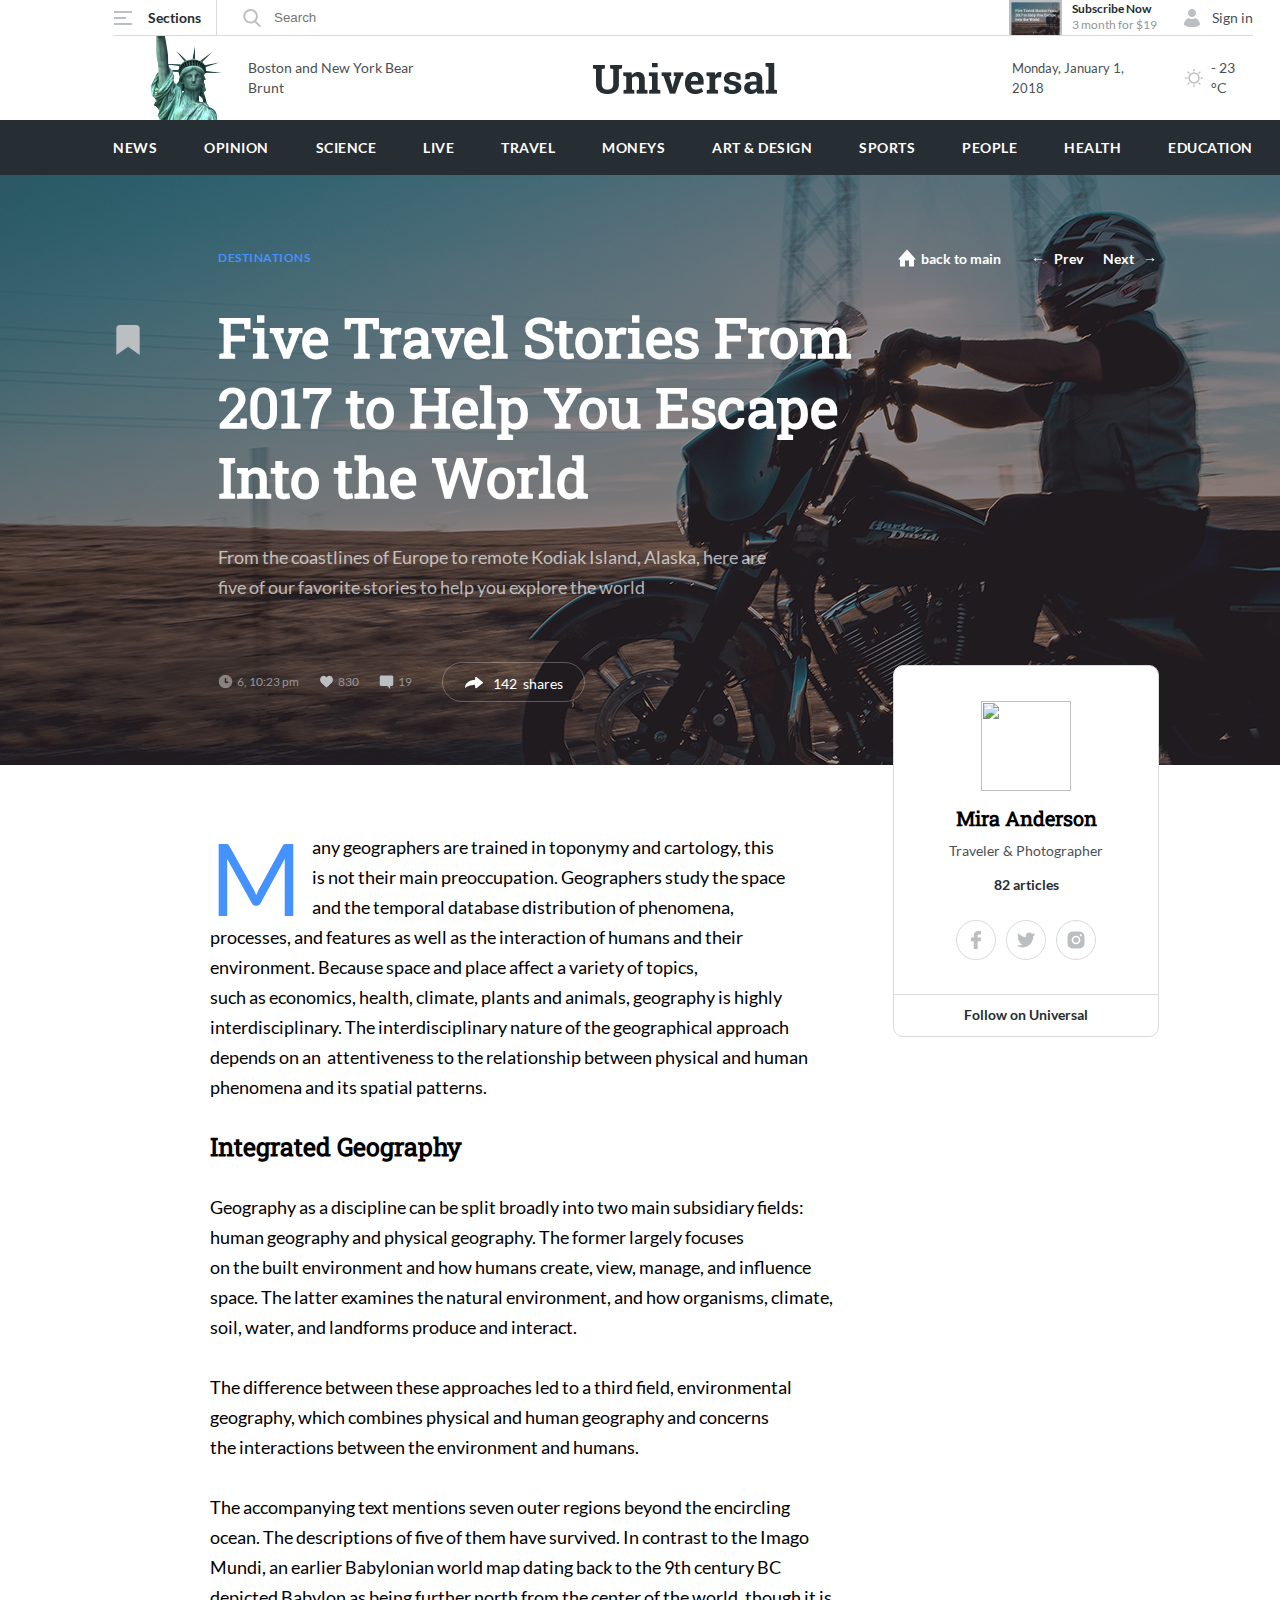
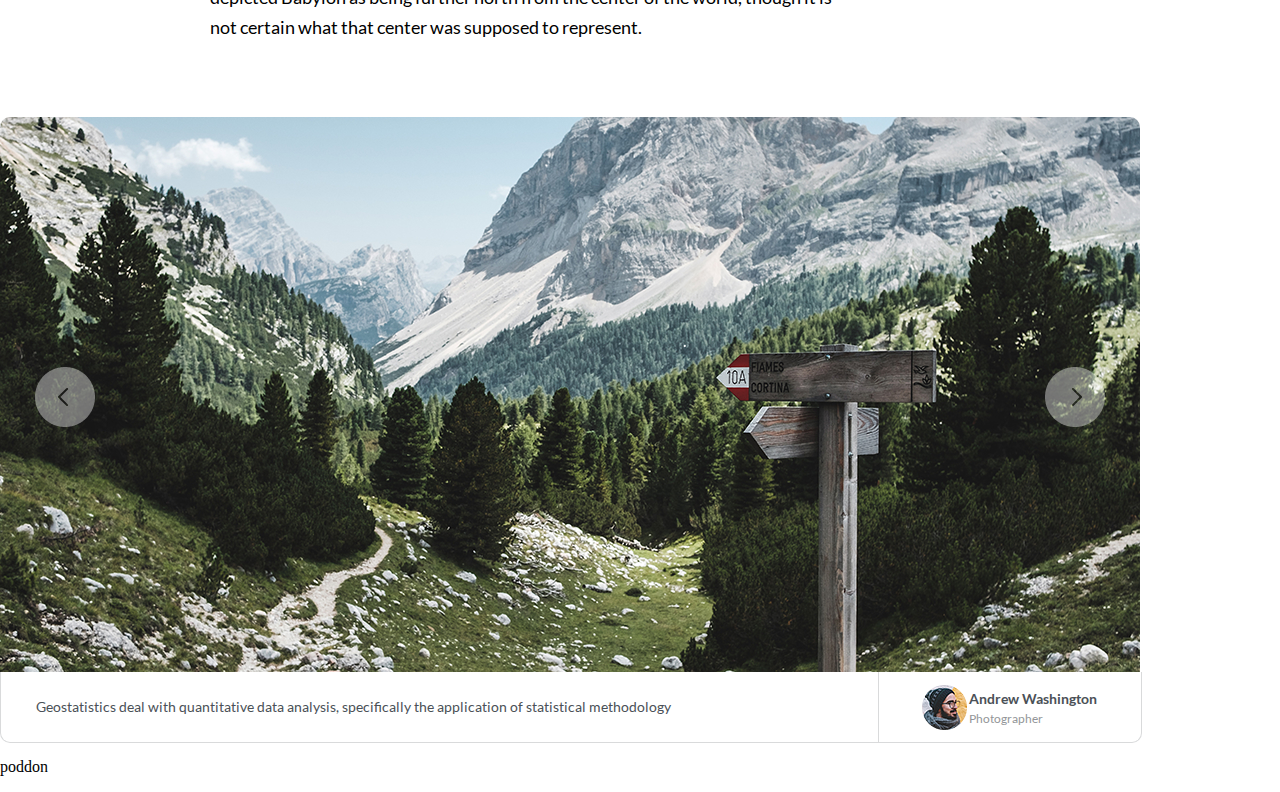
==== Page.html @ e40dc53a "Сделал слайдер на странице Page" ====
<!DOCTYPE html>

<html xmlns="http://www.w3.org/1999/xhtml">
<head>
    <meta charset="utf-8" />
    <title>Universal page</title>
    <link rel="stylesheet" href="css/styleText.css">
    <link rel="stylesheet" href="css/figure.css">
    <link rel="stylesheet" href="css/style.css">
    <link rel="stylesheet" href="css/stylePage.css">
</head>
<body>
    <header>
        <div id="divHead1">
            <div id="menuAndSectionsFlex">
                <img src="img/HamburgerMenu.svg">
                <h4 class="mediumBold">Sections</h4>
            </div>
            <form>
                <img src="img/Search.svg">
                <input type="text" placeholder="Search">
            </form>
            <div id="divSubscribe">
                <img src="img/subscribe.png">
                <div>
                    <h4 class="smallBold">Subscribe Now</h4>
                    <p class="small">3 month for $19</p>

                </div>
            </div>
            <div id="divSignIn">
                <img src="img/Man.svg">
                <p class="medium">Sign in</p>
            </div>
        </div>
        <div id="divHead2">
            <img src="img/statueLiberty.png">
            <p class="medium">Boston and New York Bear Brunt </p>
            <img src="img/Universal.png">
            <p class="medium">Monday, January 1, 2018</p>
            <img src="img/Sun.png">
            <p class="medium">- 23 °C</p>

        </div>
        <div id="divHead3">
            <div id="divHead3Cont">
                <h3 class="headline6UP ">NEWS</h3>
                <h3 class="headline6UP ">OPINION</h3>
                <h3 class="headline6UP ">SCIENCE</h3>
                <h3 class="headline6UP ">LIVE</h3>
                <h3 class="headline6UP ">TRAVEL</h3>
                <h3 class="headline6UP ">MONEYS</h3>
                <h3 class="headline6UP ">ART & DESIGN</h3>
                <h3 class="headline6UP ">SPORTS</h3>
                <h3 class="headline6UP ">PEOPLE</h3>
                <h3 class="headline6UP ">HEALTH</h3>
                <h3 class="headline6UP ">EDUCATION</h3>

            </div>
        </div>
    </header>
    <div id="divUnderHeader">
        <div id="divUnderHeaderCont">
            <div id="underHeadColumn1">
                <img src="img/Bookmark.svg">
            </div>
            <div id="underHeadColumn2">
                <h3 class="category">
                    Destinations
                </h3>
                <h1 class="headline1">
                    Five Travel Stories From 2017 to Help You Escape Into the World
                </h1>
                <p class="large">
                    From the coastlines of Europe to remote Kodiak Island, 
                    Alaska, here are five of our favorite stories to help you explore the world
                </p>
                <div>
                    <img src="img/Clock.svg">
                    <p class="small">
                        &nbsp; 6, 10:23 pm  &nbsp; &nbsp; &nbsp; &nbsp; &nbsp;
                    </p>
                    <img src="img/HeartIcon2.png">
                    <p class="small">
                        &nbsp; 830  &nbsp; &nbsp; &nbsp; &nbsp; &nbsp;
                    </p>
                    <img src="img/CommentIcon.png">
                    <p class="small">
                        &nbsp; 19
                    </p>
                    <button>
                        <img src="img/ShareArrow.png">
                        <!--<p>-->
                        &nbsp; 142 &nbsp;shares
                        <!--</p>-->
                    </button>
                </div>
            </div>
            <div id="underHeadColumn3">
                <div>
                    <img src="img/Home.svg">
                    <p class="mediumBold">
                        back to main
                    </p>
                    <p class="mediumBold">
                        <span> &#8592; </span> &nbsp;  Prev
                    </p>
                    <p class="mediumBold">
                        Next &nbsp; <span>&#8594;</span>
                    </p>
                </div>
            </div>
        </div>
    </div>
    <div id="textParagraphFlex1">
        <div id="textParagraph1">
            <div id="firstParagraph">
                <div id="alphaM">
                    M
                </div>
                <p class="large">
                    any geographers are trained in toponymy and cartology, this is not their main preoccupation.
                    Geographers study the space and the temporal database distribution of phenomena,
                </p>
            </div>
            <p class="large">
                processes, and features as well as the interaction of humans and their environment.
                Because space and place affect a variety of topics, such as economics, health,
                climate, plants and animals, geography is highly interdisciplinary.
                The interdisciplinary nature of the geographical approach depends on an 
                attentiveness to the relationship between physical and human phenomena
                and its spatial patterns.
            </p>
            <h3 class="headline3">
                Integrated Geography
            </h3>
            <p class="large">
                Geography as a discipline can be split broadly into two main subsidiary fields: human geography and physical geography. The former largely focuses on the built environment and how humans create, view, manage, and influence space. The latter examines the natural environment, and how organisms, climate, soil, water, and landforms produce and interact.
            </p>
            <p class="large">
                The difference between these approaches led to a third field, environmental geography, which combines physical and human geography and concerns the interactions between the environment and humans.
            </p>
            <p class="large">
                The accompanying text mentions seven outer regions beyond the encircling ocean. The descriptions of five of them have survived. In contrast to the Imago Mundi, an earlier Babylonian world map dating back to the 9th century BC depicted Babylon as being further north from the center of the world, though it is not certain what that center was supposed to represent.
            </p>
        </div>
        <div id="cartRight1">
            <img src="img/avatar5.jpg">
            <h4 class="headline4">Mira Anderson</h4>
            <p class="medium">Traveler & Photographer</p>
            <p class="mediumBold"> 82 articles</p>
            <div id="cartRight1Network">
                <img src="img/networkGrey1.svg">
                <img src="img/networkGrey2.svg">
                <img src="img/networkGrey3.svg">
            </div>
            <div>
                <p class="mediumBold">Follow on Universal</p>
            </div>

        </div>

    </div>
    <div id="divBigImgSlider">
        <div id="bigImgOne">
            <div id="btnNavigatorFlex">
                <img src="img/ArrowNavigator1.png">
                <img src="img/ArrowNavigator2.png">
            </div>
        </div>
        <div id="underSlider">
            <p class="medium">
                Geostatistics deal with quantitative data analysis, 
                specifically the application of statistical methodology
            </p>
            <div id="authorSlider">
                <img src="img/Avatar7.png">
                <div>
                    <h5 class="medium">Andrew Washington</h5>
                    <p class="small">Photographer</p>
                </div>
            </div>

        </div>
    </div>
    <p>
        poddon
    </p>
</body>
</html>
---- css/styleText.css ----
@font-face{
    font-family: 'Lato';
    src: url(../fonts/Lato-Regular.ttf);
}
@font-face{
    font-family: 'Lato';
    src: url(../fonts/Lato-Bold.ttf);
    font-weight: bold;
}
@font-face{
    font-family: 'Roboto Slab';
    src: url(../fonts/RobotoSlab-Regular.ttf);
}
.small{
    /*//styleName: Small/Small regular text;*/
    font-family: Lato;
    font-size: 12px;
    line-height: 15px;
    text-align: left;
    color: #939699;


}
.smallBold{
    /*//styleName: Small/Small bold text;*/
    font-family: Lato;
    font-size: 12px;
    font-weight: bold;
    line-height: 15px;
    text-align: left;
    color:#262D33;

}
.medium{
    /*//styleName: Medium/Medium regular text;*/
    font-family: Lato;
    font-size: 14px;
    line-height: 20px;
    text-align: left;
    color: #4B5157;


}
.mediumBold{
 /*   //styleName: Medium/Medium bold text;*/
    font-family: Lato;
    font-size: 14px;
    font-weight: bold;
    line-height: 20px;
    text-align: left;
    color: #262D33;
}
.large{
    //styleName: Large/Large regular text;
    font-family: Lato;
    font-size: 18px;
    line-height: 30px;
    text-align: left;

}
.headline1{
    //styleName: Headline/Headline 1;
    font-family: Roboto Slab;
    font-size: 55px;
    line-height: 70px;
    text-align: left;

}
.headline2{
    //styleName: Headline/Headline 2;
    font-family: "Roboto Slab";
    font-size: 40px;
    line-height: 50px;
    text-align: left;

}
.headline3{
    //styleName: Headline/Headline 3;
    font-family: "Roboto Slab";
    font-size: 25px;
    line-height: 30px;
    text-align: left;

}
.headline4{
    //styleName: Headline/Headline 4;
    font-family:/* Lato*/"Roboto Slab";
    font-size: 20px;
    line-height: 25px;
    text-align: left;

}
.headline5{
    //styleName: Headline/Headline 5;
    font-family: "Roboto Slab";
    font-size: 16px;
    line-height: 25px;
    text-align: left;
    color: white;

}
.headline5UP{
    //styleName: Headline/Headline 5 uppercase;
    font-family: "Roboto Slab";
    font-size: 16px;
    line-height: 25px;
    letter-spacing: 0.5px;
    text-transform: uppercase;
    text-align: left;

}
.headline6UP{
    //styleName: Headline/Headline 6 uppercase;
    font-family: Lato;
    font-size: 14px;
    line-height: 20px;
    letter-spacing: 0.5px;
    text-align: left;
    text-transform: uppercase;
    color: white;
}
.category{
    //styleName: Category;
    font-family: Lato;
    font-size: 12px;
    line-height: 15px;
    letter-spacing: 0.5px;
    text-align: left;

}
---- css/figure.css ----
.triangle-left {
	width: 0;
	height: 0;
	border-top: 12px solid transparent;
	border-right: 20px solid #F5F5F5;/*red*/;
	border-bottom: 12px solid transparent;
}
---- css/style.css ----
body {
    width: 1366px;
    margin: 0 auto 0 auto;
}
/* button Read More Style*/
.buttonReadMore{
    width: 138px;
    height: 40px;
    border: 1px solid #4592FF;
    border-radius: 20px;
    vertical-align: middle;
    background: #4592FF;
    color: white;
}
header{
    width: 1366px;
    margin: 0 auto 0 auto;
    /*background-color: goldenrod;*/
}
/* DIV HEAD 1*/
header #divHead1{
    display: flex;
    width: 1140px;
    height: 35px;
    margin: 0 auto 0 auto;
    border-bottom: 1px solid  #D9DADB;
}
header #divHead1 #menuAndSectionsFlex{
    display: flex;
    align-items: center;
    border-right: 1px solid #D9DADB;
}
header #divHead1 #menuAndSectionsFlex>h4{
    margin: 15px;
}
header #divHead1 form{
    display: flex;
    align-items: center;
    height: 35px;
}
header #divHead1 form>img{
    margin: 15px 10px 15px 25px;
}
header #divHead1 form input[type=text]{
    width: 733px;
    height: 33px;
    border: none;
}
header #divHead1 form input[type=text]:focus{
    height: 33px;
    outline:none;
    /*border: 1px solid white;*/
}
header #divHead1 #divSubscribe{
    display: flex;
}
header #divHead1 #divSubscribe>div{
    margin-left: 10px;
}
header #divHead1 #divSubscribe>div>h4{
    margin-top: 1px;
    margin-bottom:0px;
}
header #divHead1 #divSubscribe>div>p{
    margin-top: 1px;
    margin-bottom:2px;
}
header #divHead1 #divSignIn{
    display: flex;
    align-items: center;
    margin-left: 25px;
}
header #divHead1 #divSignIn>p{
    margin-left: 10px;
}

/* DIV HEAD 2*/

header #divHead2{
    display: flex;
    align-items: center;
    width: 1140px;
    height: 84px;
    margin: 0 auto 0 auto;
}
header #divHead2 img:nth-child(1){
    margin-left: 20px;
}
header #divHead2 p:nth-child(2){
    margin-left: 15px;
}
header #divHead2 img:nth-child(3){
   /* flex-grow: 2;*/
    margin-left: 145px;
    margin-right: 235px;
}
header #divHead2 p:nth-child(4){
    margin-right: 23px;
    font-size: 13px;
}
header #divHead2 img:nth-child(5){
/*    margin-right: 50px;*/
    margin-left: 5px;
}
header #divHead2 p:nth-child(6){
     margin-left: 7px;
}

/* DIV HEAD 3*/

header #divHead3{
    height: 55px;
    background-color:#262D33;
   /* margin: 0 auto 0 auto;*/
}
header #divHead3 #divHead3Cont{
    display: flex;
    align-items: center;
    justify-content: space-between;
    gap: 46px;
    width: 1140px;
    height: 55px;
    /*background-color: green; */
    margin: 0 auto 0 auto;
   /* z-index:10000;*/
}
/*����� HEADER*/

/* �������� �����*/

/* ������ ���� ����� �����*/
#divFirstTopPage{
    width: 1366px;
    height: 475px;
    background-color:#262D33;
}
#divRecords{
    display: flex;
    align-items: center;
    justify-content: space-around;
    position: relative;
    width: 1140px;
    height: 130px;
    top: 30px;
    margin: 0px auto 0 auto;
 /*   padding-top: 30px;*/
    border-radius: 10px;
    background: #30363D;
    
}
#divRecords .recordFlex{
    display: flex;
    align-items: center;
    padding-right: 35px;
    border-right: 1px solid #4B5157;
}
#divRecords .recordFlex img{
    margin-left: 10px;
}
#divRecords .recordFlex:last-child{

    padding-right: 0px;
    border-right: none;

}
#divRecords .recordFlex h3{
    width: 145px;
}


/*���� � ������� ������������*/
#firstCont{
    background-color: #F5F5F5;
}
#divFirstBigBlock{
   /* position: relative;*/
    display: flex;
    width: 1140px;
    height: 570px;
    margin: -280px auto 0 auto;
    /*border-top-right-radius: 10px;*/
    /*border-bottom-right-radius: 10px;*/
    border-radius: 10px;
    background-color: white;
    z-index: 100;
}
#divFirstBigBlock #divBigImg{
    /*position: relative;*/
    width: 877px;
    height: 570px;
    background-image: url('../img/bigImg.png');
    border-top-left-radius: 10px;
    border-bottom-left-radius: 10px;
    z-index: 50;
}
#divBigImg #divBigImgCont{
    margin-left: 55px;
    padding-top: 55px;
}
#divBigImg .avatarBigImgFlex{
    display: flex;
    align-items: center;
/*    padding-top: 55px;
    margin-left: 55px;*/
}
#divBigImg .avatarBigImgFlex div{
    margin-left: 10px;
}
#divBigImg .avatarBigImgFlex div p:nth-child(1){
    margin-bottom: 2px;
    color: white;
}
#divBigImg .avatarBigImgFlex div p:nth-child(2){
    margin-top: 0px;
    color: white;
}
#divBigImg #divBigImgCont h3{
    margin-top: 165px;
    text-transform: uppercase;
    color: #4592FF;
}
#divBigImg #divBigImgCont h1{
    width: 560px;
    margin-top: 25px;
    /*text-transform: uppercase*/;
    color: white;
}
#divBigImg #divBigImgCont #divButtonFlex{
    display: flex;
    align-items: center;
    gap: 30px;
}
/*#divBigImgCont #divButtonFlex button{
    width: 138px;
    height: 40px;
    border: 1px solid #4592FF;
    border-radius: 20px;
    background: #4592FF;
    color: white;
}*/

#divBigImgCont #divButtonFlex #divPlayFlex{
    display: flex;
    align-items: center;
}
#divBigImgCont #divButtonFlex #divPlayFlex div{
    margin-left: 10px;
}
#divBigImgCont #divButtonFlex #divPlayFlex div p{
    color: #FFFFFF88;
}
#divBigImgCont #divButtonFlex #divPlayFlex div p:first-child{
    margin-bottom: 2px;
}
#divBigImgCont #divButtonFlex #divPlayFlex div p:last-child{
    margin-top: 0px;
}

/*
     Recommended for you
*/
#divRecommendMenu{
    width: 263px;
}
#divRecommendMenu h3{
    font-weight: 900;
    margin-left: 25px;
   /* text-align: center;*/
    color: black;
}
.recommendItem{
    width: 263px;
    height: 100px;
    border-bottom: 1px solid #D9DADB;
}
#divRecommendMenu div:first-child{
    border-top: 1px solid #D9DADB;
}
#divRecommendMenu div:last-child:not(.posTriangle){
    border-bottom: none;
}
.selectRecom{
    background-color: #F5F5F5;
}
.recommendItem .recommendItemCont{
    margin-left: 25px;
    padding-top: 17px;
}
.recommendItemCont h4{
    margin-top: 0px;
    margin-bottom: 5px;
    color: #3BBDC4;
}
.recommendItemCont p{
    width: 210px;
    margin-top: 0px;
}
#imgPlaySmall{
    position: relative;
    top: 5px;
}
.posTriangle{
    position: relative;
    top: -65px;
    left: -20px;
    z-index:100;
}
#divRecommendMenu div:nth-child(3) h4{
    color:#6E99AE;
}
#divRecommendMenu div:nth-child(4) h4{
    color: #AC8EE3;
}
#divRecommendMenu div:nth-child(5) h4{
    color: #FFA34D;
}
#divRecommendMenu div:nth-child(6) h4{
    color: #3DC47E;
}
/*
    GREY backGround
*/
#divGrey{
    background-color: #F5F5F5;
    padding-bottom: 60px;
}
/*
                  CARTS 
*/
/*Cart 1*/
#divCartsFlex{
    display: flex;
    gap: 29px;
    width: 1140px;
    height: 770px;
    margin: 0 auto 0 auto;
    padding-top: 30px;
}
#cartsColumn1{
    width: 555px;
}
#itemCart1{
    width: 555px;
    height: 370px;
    margin-bottom: 30px;
    background-color: white;
    border-radius: 15px;
}
#itemCart1>img:first-child{
    float: right;
    border-radius: 15px;
}
#itemCart1 #cart1Cont{
    height: 283px;
    padding-top: 35px;
    margin-left: 35px;
}
#itemCart1 #cart1Cont>h3{
    color: #6E99AE;

}
#itemCart1 #cart1FooterFlex{
    display: flex;
    align-items: center;
    margin-left: 35px;
}
#itemCart1 #cart1FooterFlex p/*:nth-child(2)*/{
    margin-left: 5px;
}
#itemCart1 #cart1FooterFlex img:nth-child(4){
    margin-left: 13px;
}

/* GroupFlex*/
#cartsColumn1 #groupFlex{
    display: flex;
    gap: 29px;
}
/*cart 2*/
#itemCart2{
    width: 263px;
    height: 370px;
    background-color: white;
    border-radius: 15px;
}
#itemCart2 img{
    border-top-left-radius: 15px;
    border-top-right-radius: 15px;
}
#itemCart2 h2{
    width: 210px;
    margin-left: 20px;
    text-align: center;
    color: black;
}
/* cart text*/
.cartText{
    width: 263px;
    height: 170px;
    border-radius: 15px;
    background-color: white;

}
.cartText .cartTextCont{
    margin: 0px 25px 30px 25px;
    padding-top: 25px;
}
.cartText .cartTextCont h2{
    color: black;
    margin-top: 0px;
    margin-bottom: 0px;
}
.cartText .cartTextCont p{
    margin: 5px 0;
}
.cartText .cartTextCont p:last-child{
    margin-top: 10px ;
}
/* cart 3*/
#itemCart3{
    margin-bottom: 30px;
}

/*Column 2*/
#cartsColumn2{

}
/* cart 5*/
#itemCart5{
    max-width: 263px;
    height: 370px;
    padding-top: 18px;
    padding-left: 18px;
    margin-bottom: 30px;
    box-sizing: border-box;
    background-image: url(../img/ImageCart5.jpg);
    border-radius: 15px;
}
#itemCart5 button{
    width: 66px;
    height: 25px;
    border: 1px solid #3DC47E;
    border-radius: 5px;
    text-align: center;
    background-color: #3DC47E;
    color: white;
}
#itemCart5>div{
    margin-left: 7px;
}
#itemCart5 h4{
    margin-top: 117px;
    margin-bottom: 0px;
    color: #E7D9FF88;
}
#itemCart5 h3{
    width: 180px;   
    margin-top: 10px;
    color: white;
}
#itemCart5 #cart5AvatarFlex{
    display: flex;
}
#itemCart5 #cart5AvatarFlex>img{
    
    width: 45px;
    height: 45px;
    border-radius: 25px;
}   
#itemCart5 #cart5AvatarFlex>div{
    margin-left: 10px;
}
#itemCart5 #cart5AvatarFlex>div>p:first-child{
    margin-top: 2px;
    margin-bottom: 0px;
    color: #FFFFFFAA;
}
#itemCart5 #cart5AvatarFlex>div>p:last-child{
    margin-top: 2px;
    color: #FFFFFF88;
}
#itemCart5 #cart5AvatarFlex>div>p>img{
    position: relative;
    top: 3px;
}
/* cart 6*/

#itemCart6{
    margin-bottom: 30px;
}

/* COLUMN 3*/
#cartsColumn3{
}
/* cart 8*/
#itemCart8{
    width: 263px;
    height: 770px;
    background-color: #6E99AE;
    border-radius: 15px;
}
#itemCart8>div:first-child{
    height: 59px;
    padding-top: 20px;
    padding-left: 25px;
    border-bottom: 1px solid #B4D1E0;
    box-sizing: border-box;
}
#itemCart8>div:first-child>h3{
    margin: 0px;
}
.blueItemCart8{
    width: 263px;
    height: 219px;
    padding-top: 35px;
    padding-left: 25px;
    padding-right: 25px;
    box-sizing: border-box
}
.blueItemCart8 .quotes{
    font-size: 100px;
}
.blueItemCart8>div{
  position: relative;
  left: 10px;
  top: -30px
}
.blueItemCart8  h4{
    width: 203px;
    margin: 0px;
    font-weight: 300;
    color: white;
}
.blueItemCart8 .avatarBlue{
    display: flex;
    align-items: center;
    gap: 10px;
    margin-top: 15px;
   
}
.blueItemCart8 .avatarBlue img{

    border-radius: 25px;

}
.blueItemCart8 .avatarBlue p{
     color: #FFFFFF88;
}
.blueItemCart8 .avatarBlue div p:first-child{
    margin-bottom: 0px;
}
.blueItemCart8 .avatarBlue div p:last-child{
    margin-top: 2px;
}
.borderTopBottom{
    border-top: 1px solid #B4D1E0;
    border-bottom: 1px solid #B4D1E0;
}
#itemCart8>div:last-child{
    height: 59px;
    padding-top: 15px;
    /*padding-left: 25px;*/
    border-top: 1px solid #B4D1E0;
    box-sizing: border-box;
}
#itemCart8>div:last-child h3{
    text-align: center;
    margin: 0px;
    color: white;
}

/* BIG FLOWER*/

#divBigFlower{
    width: 1366px;
    height: 270px;
    margin-top: 60px;
    background-image: url("../img/ImageFlower.jpg");
}

#divBigFlower h1{
    padding-top: 60px;
    text-align: center;
    font-weight: 600;
    color: white;
}
#divBigFlower button{
    display: block;
    margin: 25px auto 0 auto;
}

/*  LIST NEWS*/
#divListNews{
    display: flex;
    gap: 20px;
    width: 1140px;
    margin: 60px auto 0 auto;
}
#divListNews #listNewsCont{
    width: 848px;
}
.newsItem{
   
    width: 848px;
    height: 245px;
    /*padding: 25px;*/
    box-sizing: border-box;
    background-color: white;
}
.newsItem .newsItemCont{
    display: flex;
    width: 798px;
    height: 245px;
    padding-top: 25px;
    margin-left: 25px;
    border-bottom: 1px solid  #D9DADB;
    box-sizing: border-box;
}
.newsItem>.newsItemCont>img{
    width: 336px;
    height: 195px;
}
.divNewsText{
    display: flex;
    flex-direction:column;
    justify-content: space-between;
    height: 195px;
    margin-left: 25px;
}
.divNewsText h3{
    width: 430px;
    
}
.divNewsText .headAndBookmark{
    display: flex;
    align-items: center;
    justify-content: space-between;
    height: 15px;
}
.divNewsText .headAndBookmark h4{
    padding-top: 5px;
}
.divNewsText h3{
    margin-top: 15px;
    margin-bottom: 0px;
}
.divNewsText p:first-of-type{
    margin-top: 10px;
    margin-bottom: 0px;
}
.divNewsText p:last-of-type{
    vertical-align: bottom;
   /* position: relative;
    bottom: -10px;*/
    /*margin-top: 20px;*/
/*    margin-bottom: 0px;*/
}
.divNewsText p:last-of-type>img{
    position: relative;
    top: 3px;
    /*margin-top: 40px;*/
}
#listNewsCont>div:first-child, #listNewsCont>div:last-child{
    border-radius: 10px;
}
#listNewsCont>div:nth-child(1) .headAndBookmark h4{
    color: #4592FF;
}
#listNewsCont>div:nth-child(2) .headAndBookmark h4{
    color: #3BBDC4;
}
#listNewsCont>div:nth-child(3) .headAndBookmark h4{
    color: #FF4F52;
}
#listNewsCont>div:nth-child(4) .headAndBookmark h4{
    color: #3BBDC4;
}
#listNewsCont>div:nth-child(5) .headAndBookmark h4{
    color: #FF4F52;
}
#listNewsCont>div:nth-child(6) .headAndBookmark h4{
    color: #AC8EE3;
}
/*
    RECOMENDED NEWS
*/
#divRecommendNews{
    width: 263px;
    height: 770px;
    border-radius: 10px;
    background-color: white;
    counter-reset: ch1;
}
#divRecommendNews #recommendNewsHead{
    width: 263px;
    height: 59px;
    border-bottom: 1px solid #D9DADB;

}
#divRecommendNews #recommendNewsHead h3{
    padding-top: 20px;
    margin-top: 0px;
    margin-left: 25px;
    color: black;
}
#divRecommendNews .recomItemCont{
    position: relative;
    display: flex;
    align-items: center;
    width: 213px;
    height: 60px;
    padding-top: 17px;
    padding-bottom: 17px;
    margin-left: 25px;
    border-bottom: 1px solid #D9DADB;
    z-index: 10;
   /* padding-left: 25px;
    padding-right: 25px;*/
}
/*#divRecommendNews .recomItemCont{
    height: 60px;
    padding-bottom: 17px;
}*/
#divRecommendNews .recomItemCont div{
    /*display: inline;*/
    height: 60px;
    margin-left: 10px;
}
#divRecommendNews .recomItemCont div h5{
    position: relative;
    margin-top: 2px;
    margin-bottom: 0px;
    z-index: 1000;
}
#divRecommendNews .recomItemCont div p{
    margin-top: 5px;
    margin-bottom: 2px;
}
#divRecommendNews>div:nth-child(8)>div{
    border: none;
}

/*bigText*/
#divRecommendNews .recomItemCont .bigCountNews{
/*    display: block;*/
    position: relative;
    width: 20px;
    top: -60px;
    left: 100px;
    font-family: Lato;
    font-size: 70px;
    line-height: 50px;
    text-align: right;
    font-weight: bold;
    font-style: italic;
    color: #AAAAAA44;
    z-index: 100;

}

.bigCountNews::before{
    counter-increment: ch1;
    content: counter(ch1);
}

#divRecommendNews #recomReadMore{
    width: 263px;
    height: 45px;
    border-top: 1px solid #D9DADB;
}
#divRecommendNews #recomReadMore h5{
    margin-top: 12px;
    text-align: center;

}

/*
    Black Block
*/
#divBlackBlock{
    width: 1366px;
    height: 690px;
    background-color: #262D33;
}
#divBlackBlock #divBlackBlockCont{
    display: flex;
    gap: 30px;
    width: 1140px;
    padding-top: 60px;
    margin: 0px auto 0 auto;

}
/*
    column 1
*/
#divBlackBlockCont #column1{
    width: 555px;
    height: 570px;
    padding: 18px;
    box-sizing: border-box;
    background-image: url('../img/boat.jpg');
    border-radius: 10px;
}
#divBlackBlockCont #column1 #buttonRed{
    width: 45px;
    height: 25px;
    background-color: #FF4F52;
    border: 1px solid #FF4F52;
    border-radius: 3px;
    
}
#divBlackBlockCont #column1 #buttonRed p{
    margin-top: 3px;
    text-align: center;
    color: white;
}
#divBlackBlockCont #column1 #avatarCenter{
    width: 166px;
    /*height;*/
    margin: 0 auto 0 auto;
}
#divBlackBlockCont #column1 #avatarCenter img{
    display: block;
    margin: 0 auto 0 auto;
}
#divBlackBlockCont #column1 #avatarCenter h3{
    margin-top: 8px;
    margin-bottom: 0px;
    text-align: center;
    color: white;
}
#divBlackBlockCont #column1 #avatarCenter p{
    margin-top: 2px;
    text-align: center;
    color: #FFFFFF88;
}
#divBlackBlockCont #column1 #contH1{
    width: 455px;
    margin: 30px auto 0 auto;
}
#divBlackBlockCont #column1 h1{
    
    text-align: center;
    color: white;
}
#divBlackBlockCont #column1 #buttonBlue{
    display: block;
    width: 185px;
    height: 40px;
    margin: 45px auto 0 auto;
    background-color: #4592FF; 
    border: 1px solid #4592FF;
    border-radius: 30px;
}
#divBlackBlockCont #column1 #buttonBlue p{
    margin-top: 3px;
}
#divBlackBlockCont #column1 #buttonBlue img{
    position: relative;
    top: 4px;
}
#divBlackBlockCont #column1 #buttonBlue span{
    color: white;
}
#divBlackBlockCont #column1 #buttonBlue>p>span:last-child{
    color: #FFFFFFAA;
}
#divBlackBlockCont #column1 #paginator{
    display: flex;
    align-items: center;
    justify-content: center;
    gap: 13px;
    width: 108px;
    margin: 105px auto 0 auto;
}
#divBlackBlockCont #column1 #paginator .paginatorPoint{
    position: relative;
    /*width: 5px;*/
    padding: 0px;
    top: -13px;
    font-size: 50px;
    color: #FFFFFF77;
}
/*#divBlackBlockCont #column1 #paginator img{
    margin-left: 10px;
}*/


/*
    column 2
*/
#divBlackBlockCont #column2 #divBlue{
    display: flex;
    width: 555px;
    height: 370px;
    background-color: #B4D1E0;
    border-radius: 10px;
}

#divBlackBlockCont #column2 #divBlueText{
    width: 243px;
    padding-top: 35px;
    margin-left: 35px;
}
#divBlackBlockCont #column2 #divBlueText h3{
    margin: 0;
    color: #6E99AE;
}
#divBlackBlockCont #column2 #divBlueText h2{
    margin-top: 20px;
    margin-bottom: 0px;
}
#divBlackBlockCont #column2 #divBlueText p{
    width: 213px;
    margin-top: 15px;
    margin-bottom: 25px;
}
#divBlackBlockCont #column2 #divBlueImg{
    /*float: right;*/
}
#divBlackBlockCont #column2 #divBlueImg #bigCircle{
    position: relative;
    width: 260px;
    height: 260px;
    left: -20px;
    top: 65px;
    border-radius: 130px;
    background-color: #D1E2EB;
}
#divBlackBlockCont #column2 #divBlueImg img{
    position: relative;
    /*width: 260px;
    height: 260px;*/
    left: -38px;
    top: -242px;
}


#divBlackBlockCont #column2 #cartUnderBlue{
    display: flex;
    gap: 30px;
    padding-top: 30px;
}
/*
    FOOTER
*/
footer{
    width: 1366px;
    height: 795px;
   
}
footer>h2:first-child{
    margin: 0px 0px 25px 0px;
    padding-top: 60px;
    text-align: center;
}
footer #divEnterEmail{
    display: flex;
    align-items: center;
    justify-content: center;
    width: 500px;
    height: 40px;
    margin: 0 auto 0 auto;
}
footer #divEnterEmail input[type=text]{
    width: 313px;
    height: 40px;
    border: 1px solid #D9DADB;
}
footer #divEnterEmail input[type=text]::placeholder{
    padding-left: 15px;
}
footer #divEnterEmail #buttonSubscribe{
    width: 119px;
    height: 40px;
    margin-left: 10px;
    border: 1px solid #4592FF;
    border-radius: 20px;
    text-align: center; 
    background-color: #4592FF;
    color: white;;
}
footer #divFootMenu{
    display: flex;
    width: 1140px;
    height: 240px;
    margin: 70px auto 0 auto;
}
footer #divFootMenu .divLinksItem{
    width: 195px;
    box-sizing: border-box;
}
footer #divFootMenu .divLinksItem h4{
    padding-top: 30px;
    margin-top: 0px;
    margin-bottom: 25px;
    font-weight: 900;
    color: #262D33;
}
footer #divFootMenu .divLinksItem ul{
    padding-left: 0;
}
footer #divFootMenu .divLinksItem li{
    margin-top: 0px;
    margin-bottom: 15px;
    list-style-type: none;
    font-family: Lato;
    font-size: 14px;
    line-height: 20px;
    text-align: left;
    color: #4B5157;
}
footer #divFootMenu div:nth-child(1){
    border-top: 5px solid #FF4F52;
}
footer #divFootMenu div:nth-child(2){
    border-top: 5px solid #AC8EE3;
}
footer #divFootMenu div:nth-child(3){
    border-top: 5px solid #4592FF;
}
footer #divFootMenu div:nth-child(4){
    border-top: 5px solid #FFA34D;
}
footer #divFootMenu div:nth-child(5){
    border-top: 5px solid #3DC47E;
}
footer #divFootMenu div:nth-child(6){
    border-top: 5px solid #6E99AE;
}

footer #divContactUs{
    display: flex;
    align-items: center;
    justify-content: space-between;
    width: 1140px;
    height: 105px;
    margin: 64px auto 0 auto;
    border-top: 1px solid #D9DADB;
    border-bottom: 1px solid #D9DADB;
}
footer #divContactUs div:first-child{
    display: flex;
    align-items: center;
    gap: 30px;
}
footer #divContactUs div:last-child{
    display: flex;
    align-items: center;
    gap: 15px;
}
footer #divContactUs h4{
    color: #262D33;
}
footer #divLastBlock{
    display: flex;
    align-items: flex-start;
    justify-content: space-between;
    width: 1140px;
    height: 40px;
    margin: 40px auto 0 auto;
}
footer #divLastBlock p:first-child{
    width: 750px;
    margin: 0px;
}
footer #divLastBlock p:last-child{
    /*width: 750px;*/
    margin: 0px;
}
---- css/stylePage.css ----
body {
}
/* BIG FIRST IMAGE BLOCK*/
#divUnderHeader{
    width: 1366px;
    height: 590px;
    background-image: url('../img/motorbike.jpg');
}
#divUnderHeader #divUnderHeaderCont{
    display: flex;
    width: 1140px;
    margin: 0 auto 0 auto;
}

/* column 1*/

#divUnderHeaderCont #underHeadColumn1{
    width: 105px;
}
#divUnderHeaderCont #underHeadColumn1 img{
    width: 30px;
    height: 30px;
    padding-top: 150px;
}

/* Column 2*/

#divUnderHeaderCont #underHeadColumn2{
    width: 650px;
    
    color: white;
}
#divUnderHeaderCont #underHeadColumn2 h3{
    padding-top: 63px;
    text-transform: uppercase;
    color: #4592FF;
}
#divUnderHeaderCont #underHeadColumn2 h1{
    margin-bottom: 0px;
}
#divUnderHeaderCont #underHeadColumn2>p{
    width: 556px;
    margin-top: 30px;
    color: #FFFFFFAA;
}
#divUnderHeaderCont #underHeadColumn2 div{
    display: flex;
    align-items: center;
    margin-top: 60px;
}
#divUnderHeaderCont #underHeadColumn2 div button{
    width: 143px;
    height: 40px;
    margin-left: 30px;
    border: 1px solid #FFFFFF44;
    border-radius: 25px;
    //styleName: Medium/Medium bold text;
    font-family: Lato;
    font-size: 14px;
    line-height: 20px;
    text-align: center;

    background-color: #FFFFFF00;
    color: white;
}
#divUnderHeaderCont #underHeadColumn2 div button img{
    position: relative;
    top: 4px;
}
/* column 3*/

#divUnderHeaderCont #underHeadColumn3{
}
#divUnderHeaderCont #underHeadColumn3 div{
    display: flex;
    padding-top: 60px;
    margin-left: 30px;
}
#divUnderHeaderCont #underHeadColumn3 div img{
    position: relative;
    top: -1px;
}
#divUnderHeaderCont #underHeadColumn3 div p{
    color: white;
}
#divUnderHeaderCont #underHeadColumn3 div p span{
    position: relative;
    top: -2px;
}
#divUnderHeaderCont #underHeadColumn3 div p:nth-child(2){
    margin-left: 5px;
    margin-right: 30px; 
}
#divUnderHeaderCont #underHeadColumn3 div p:nth-child(3){
    margin-right: 20px;
}

/*
    TEXT PARAGRAPH 1
*/
#textParagraphFlex1{
    display: flex;
}
#textParagraphFlex1 #textParagraph1{
    
    width: 623px;
    margin-left: 210px;
}
#textParagraph1 #firstParagraph{
    display: flex;
    align-items: center;
    padding-top: 67px;
}
#textParagraph1 #firstParagraph #alphaM{
    margin-right: 10px;
    font-family: Lato;
    font-size: 100px;
    line-height: 75px;
    text-align: center;
    color: #4592FF ;
}
#textParagraph1 #firstParagraph p{
    margin: 0px;
}
#textParagraph1>p{
   margin-top: 0px;
   margin-bottom: 30px;
}
#textParagraph1>h3{
    margin: 30px 0;
}
/*
    CART RIGHT 1
*/
#cartRight1{
    width: 264px;
    height: 370px;
    margin-top: -100px;
    margin-left: 60px;
    border: 1px solid #D9DADB;
    border-radius: 10px;
    background-color: white;
}
#cartRight1>img{
    display: block;
    width: 90px;
    height: 90px;
    margin: 35px auto 0 auto;
}
#cartRight1 h4{
    margin-top: 15px;
    margin-bottom: 0px;
    text-align: center;

}
#cartRight1 p{
    margin-top: 10px;
    text-align: center;
}
/*#cartRight1 p:last-child{
    margin-bottom: 205px;
}*/
#cartRight1 #cartRight1Network{
    display: flex;
    align-items: center;
    justify-content: center;
    gap: 10px;
    margin-top: 25px;
}
#cartRight1 #cartRight1Network img{
    width: 40px;
    height: 40px;
}
#cartRight1 div:last-child{
    height: 45px;
    margin-top: 34px;
    border-top: 1px solid #D9DADB;
}
#cartRight1 div:last-child p{
    font-weight: 900;
}
/*
    BIG IMG SLIDER
*/
#divBigImgSlider{
    width: 1140px;
    height: 625px;
    margin-top: 45px;

   
}
#divBigImgSlider #bigImgOne{
    width: 1140px;
    height: 555px;
    background-image: url('../img/bigImgSlider.jpg');
    border-top-left-radius: 10px;
    border-top-right-radius: 10px;
}
#divBigImgSlider #btnNavigatorFlex{
    display: flex;
    justify-content: space-between;
    width: 1070px;
    margin-left: 35px;
    padding-top: 250px;
}
/* under slider*/
#divBigImgSlider #underSlider{
    display: flex;
    align-items: center;
    justify-content: space-between;
    width: 1140px;
    height: 70px;
        
    border-left: 1px solid #D9DADB;
    border-bottom: 1px solid #D9DADB;
    border-right: 1px solid #D9DADB;
    border-bottom-left-radius: 10px;
    border-bottom-right-radius: 10px;
}
#divBigImgSlider #underSlider>p{
    margin-left: 35px;
}
#divBigImgSlider #underSlider #authorSlider{
    display: flex;
    align-items: center;
    justify-content: center;
    width: 262px;
    height: 70px;
    border-left: 1px solid #D9DADB;
}
#divBigImgSlider #underSlider #authorSlider img{
}
#divBigImgSlider #underSlider #authorSlider div{
}
#divBigImgSlider #underSlider #authorSlider div h5{
    color: #4B5157;
    margin: 2px;
}
#divBigImgSlider #underSlider #authorSlider div p{
    color: #939699;
    margin: 2px;
}
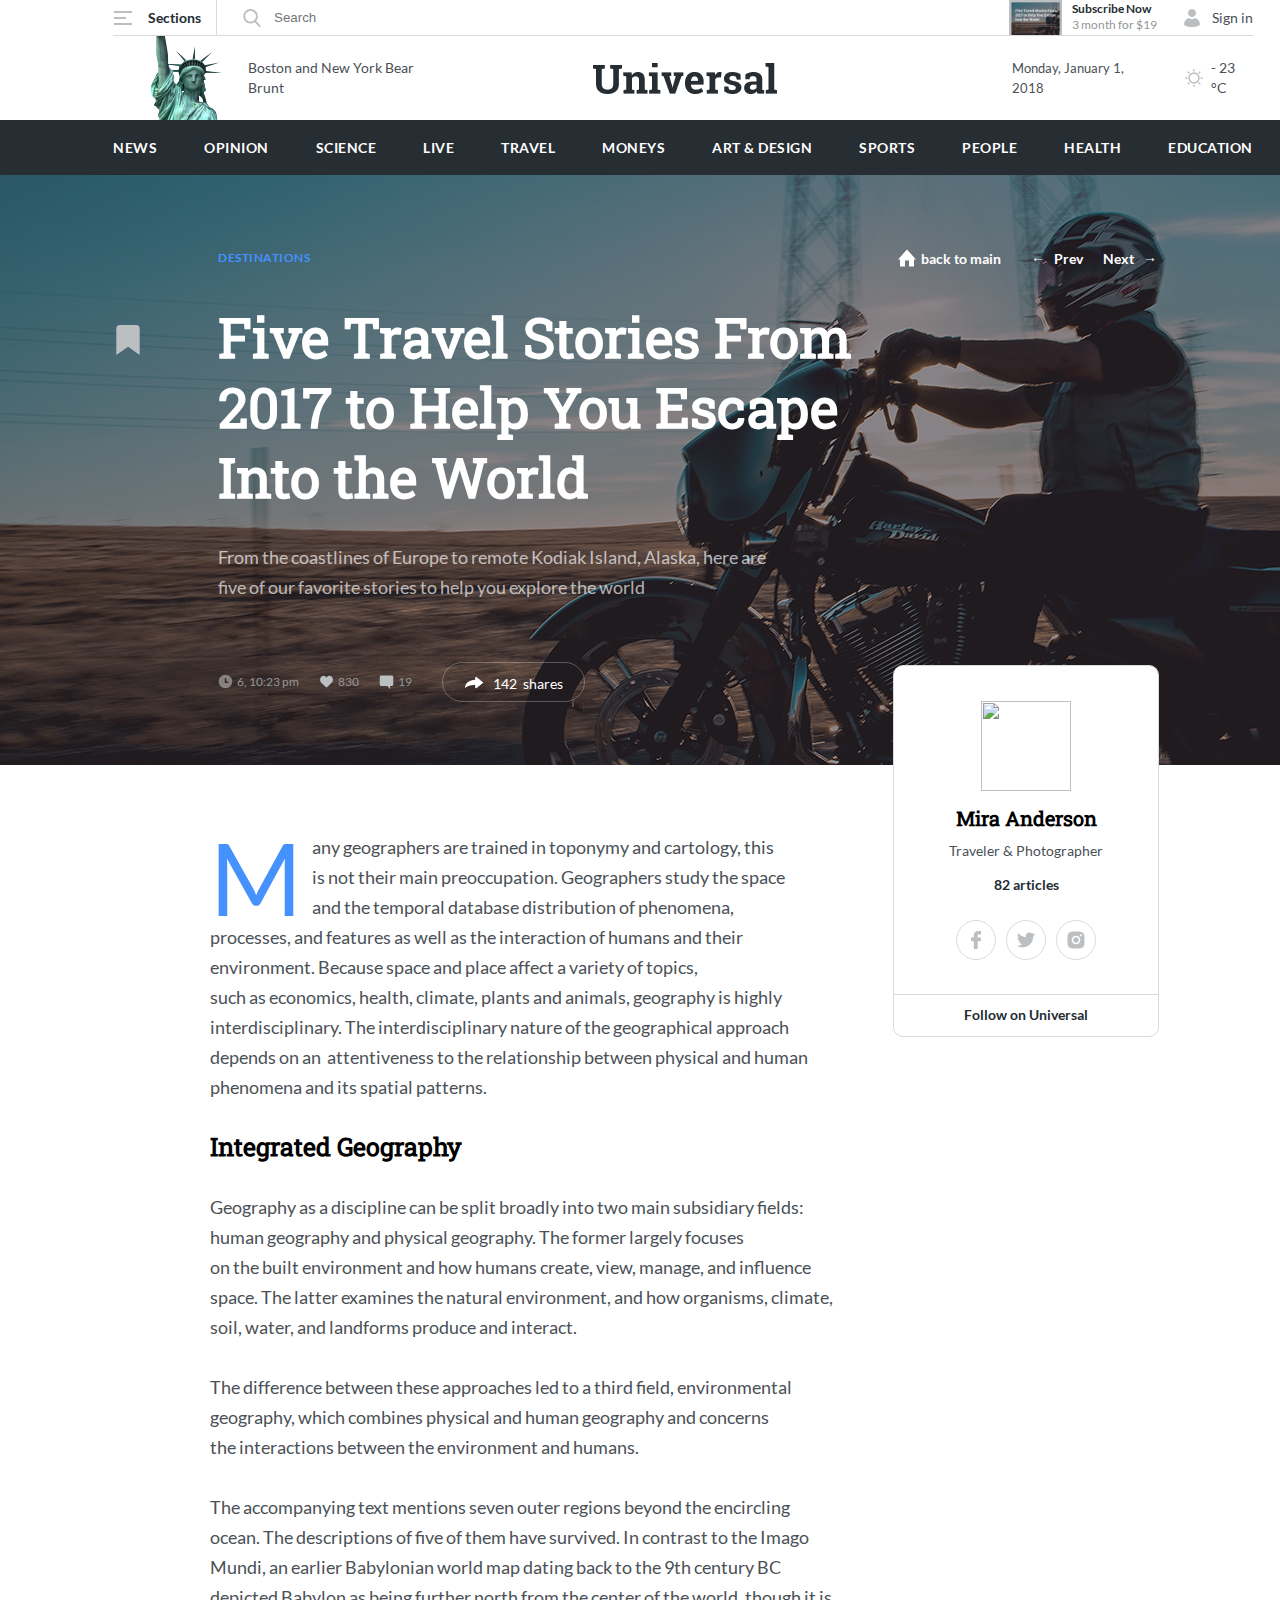
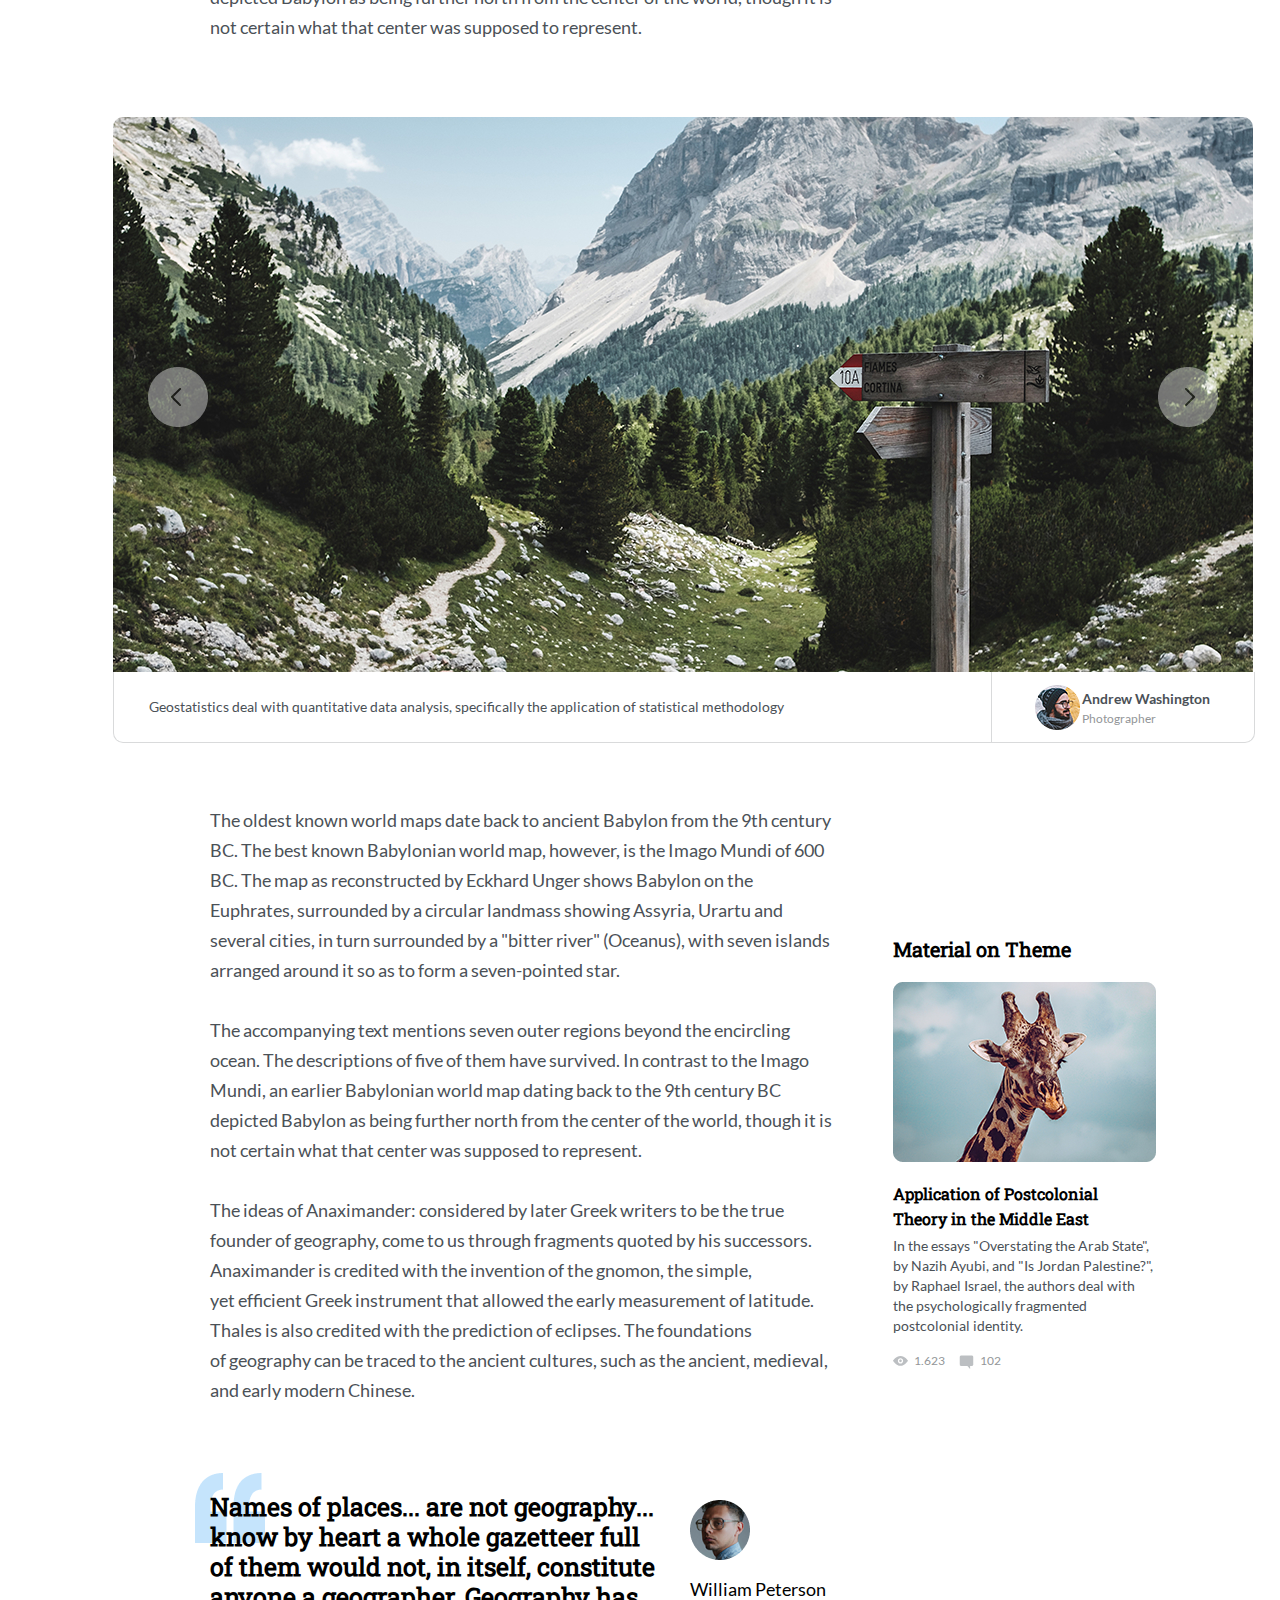
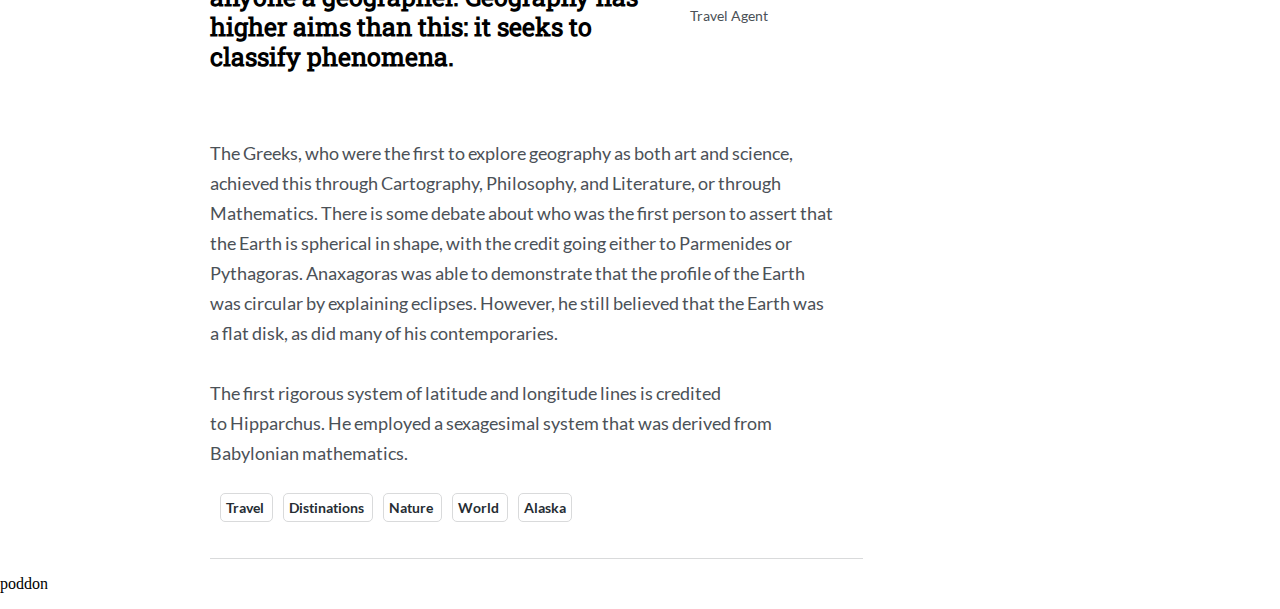
==== commit 07c10dd4: "Сверстал текст в колонке полностью" ====
--- a/Page.html
+++ b/Page.html
@@ -72,7 +72,7 @@
                     Five Travel Stories From 2017 to Help You Escape Into the World
                 </h1>
                 <p class="large">
-                    From the coastlines of Europe to remote Kodiak Island, 
+                    From the coastlines of Europe to remote Kodiak Island,
                     Alaska, here are five of our favorite stories to help you explore the world
                 </p>
                 <div>
@@ -170,7 +170,7 @@
         </div>
         <div id="underSlider">
             <p class="medium">
-                Geostatistics deal with quantitative data analysis, 
+                Geostatistics deal with quantitative data analysis,
                 specifically the application of statistical methodology
             </p>
             <div id="authorSlider">
@@ -181,6 +181,77 @@
                 </div>
             </div>
 
+        </div>
+    </div>
+    <div id="textParagraphFlex2">
+        <div id="textParagraph2Column1">
+            <p class="large">
+                The oldest known world maps date back to ancient Babylon from the 9th century BC. The best known Babylonian world map, however, is the Imago Mundi of 600 BC. The map as reconstructed by Eckhard Unger shows Babylon on the Euphrates, surrounded by a circular landmass showing Assyria, Urartu and several cities, in turn surrounded by a "bitter river" (Oceanus), with seven islands arranged around it so as to form a seven-pointed star.
+            </p>
+            <p class="large">
+                The accompanying text mentions seven outer regions beyond the encircling ocean. The descriptions of five of them have survived. In contrast to the Imago Mundi, an earlier Babylonian world map dating back to the 9th century BC depicted Babylon as being further north from the center of the world, though it is not certain what that center was supposed to represent.
+            </p>
+            <p class="large">
+                The ideas of Anaximander: considered by later Greek writers to be the true founder of geography, come to us through fragments quoted by his successors. Anaximander is credited with the invention of the gnomon, the simple, yet efficient Greek instrument that allowed the early measurement of latitude. Thales is also credited with the prediction of eclipses. The foundations of geography can be traced to the ancient cultures, such as the ancient, medieval, and early modern Chinese.
+            </p>
+
+        </div>
+        <div id="textParagraph2Column2">
+            <h4 class="headline4">Material on Theme</h4>
+            <img src="img/giraffe.jpg">
+            <h5 class="headline5">Application of Postcolonial Theory in the Middle East</h5>
+            <p class="medium">
+                In the essays "Overstating the Arab State", by Nazih Ayubi, and "Is Jordan Palestine?",
+                by Raphael Israel, the authors deal with the psychologically fragmented postcolonial identity.
+            </p>
+            <p>
+                <img src="img/Eye.svg">
+                <span class="small">&nbsp;1.623&nbsp;&nbsp;&nbsp;&nbsp;&nbsp;</span>
+                <img src="img/CommentIcon3.png">
+                <span class="small">&nbsp;102</span>
+            </p>
+        </div>
+    </div>
+    <div id="bigQuote">
+        <div>
+            <img src="img/Quote2.png">
+            <h3 class="headline3">
+                Names of places... are not geography... know by heart a whole gazetteer full of them would not, in itself, constitute anyone a geographer. Geography has higher aims than this: it seeks to classify phenomena.
+            </h3>
+        </div>
+        <div>
+            <img src="img/Avatar8.png">
+            <p class="large">
+                William Peterson
+            </p>
+            <p class="medium">
+                Travel Agent
+            </p>
+        </div>
+    </div>
+    <div id="divTextParagraph3">
+        <p class="large">
+            The Greeks, who were the first to explore geography as both art and science, achieved this through Cartography, Philosophy, and Literature, or through Mathematics. There is some debate about who was the first person to assert that the Earth is spherical in shape, with the credit going either to Parmenides or Pythagoras. Anaxagoras was able to demonstrate that the profile of the Earth was circular by explaining eclipses. However, he still believed that the Earth was a flat disk, as did many of his contemporaries.
+        </p>
+        <p class="large">
+            The first rigorous system of latitude and longitude lines is credited to Hipparchus. He employed a sexagesimal system that was derived from Babylonian mathematics.
+        </p>
+        <div id="divHashTagsFlex">
+            <div class="hashTag mediumBold">
+                Travel
+            </div>
+            <div class="hashTag mediumBold">
+                Distinations
+            </div>
+            <div class="hashTag mediumBold">
+                Nature
+            </div>
+            <div class="hashTag mediumBold">
+                World
+            </div>
+            <div class="hashTag mediumBold">
+                Alaska
+            </div>
         </div>
     </div>
     <p>
--- a/css/stylePage.css
+++ b/css/stylePage.css
@@ -11,7 +11,9 @@
     width: 1140px;
     margin: 0 auto 0 auto;
 }
-
+/*
+    TEXT PARAGRAPH 1
+*/
 /* column 1*/
 
 #divUnderHeaderCont #underHeadColumn1{
@@ -121,10 +123,12 @@
 }
 #textParagraph1 #firstParagraph p{
     margin: 0px;
+    color: #4B5157;
 }
 #textParagraph1>p{
    margin-top: 0px;
    margin-bottom: 30px;
+   color: #4B5157;
 }
 #textParagraph1>h3{
     margin: 30px 0;
@@ -185,7 +189,7 @@
 #divBigImgSlider{
     width: 1140px;
     height: 625px;
-    margin-top: 45px;
+    margin: 45px auto 0 auto;
 
    
 }
@@ -239,4 +243,110 @@
 #divBigImgSlider #underSlider #authorSlider div p{
     color: #939699;
     margin: 2px;
+}
+/*
+    TEXT PARAGRAPH 2
+*/
+#textParagraphFlex2{
+    display: flex;
+    gap: 60px;
+    padding-top: 45px;
+    padding-left: 210px;
+    padding-right: 210px;
+}
+
+/* column 1*/
+
+#textParagraphFlex2 #textParagraph2Column1{
+    width: 623px;
+}
+#textParagraphFlex2 #textParagraph2Column1>p{
+    margin-bottom: 30px;
+    color: #4B5157;
+}
+
+/* column 2*/
+
+#textParagraphFlex2 #textParagraph2Column2{
+    width: 263px;
+    padding-top: 150px;
+}
+#textParagraphFlex2 #textParagraph2Column2 h4{
+    margin-top: 0px;
+    margin-bottom: 20px;
+}
+#textParagraphFlex2 #textParagraph2Column2 h5{
+    width: 250px;
+    margin-top: 15px;
+    margin-bottom: 0px;
+    color: black;
+}
+#textParagraphFlex2 #textParagraph2Column2 p{
+    margin-top: 5px;
+}
+#textParagraphFlex2 #textParagraph2Column2 p:last-child img{
+    position:relative;
+    top: 4px;
+
+}
+/* big Quote*/
+#bigQuote{
+    display: flex;
+    gap: 30px;
+    height: 180px;
+    margin-left: 210px;
+    margin-top: 65px;
+}
+#bigQuote div:first-child{
+    position: relative;
+    top: -107px;
+    width: 450px;
+}
+#bigQuote div:first-child img{
+    position: relative;
+    top: 80px;
+    left: -15px;
+    z-index:-1;
+}
+#bigQuote div:last-child{
+    width: 200px;
+}
+#bigQuote div:last-child p:nth-child(2){
+    margin-top: 10px;
+    margin-bottom: 0px;
+}
+#bigQuote div:last-child p:last-child{
+    margin-top: 2px;
+}
+/*
+    TEXT PARAGRAPH 3
+*/
+#divTextParagraph3{
+    width: 653px;
+    padding-top: 40px;
+    padding-bottom: 40px;
+    margin-left: 210px;
+    margin-right: 210px;
+    border-bottom: 1px solid #D9DADB;
+    /*box-sizing: border-box;*/
+}
+#divTextParagraph3 p{ 
+    width: 623px;
+    margin-bottom: 30px;
+    color: #4B5157;
+}
+/*
+    hashtags
+*/
+#divHashTagsFlex{
+
+}
+#divHashTagsFlex .hashTag{
+    display: inline;
+    border: 1px solid #D9DADB;
+    border-radius: 5px;
+    padding: 5px;
+    margin-left: 10px;
+}
+#divHashTagsFlex .hashTag p{
 }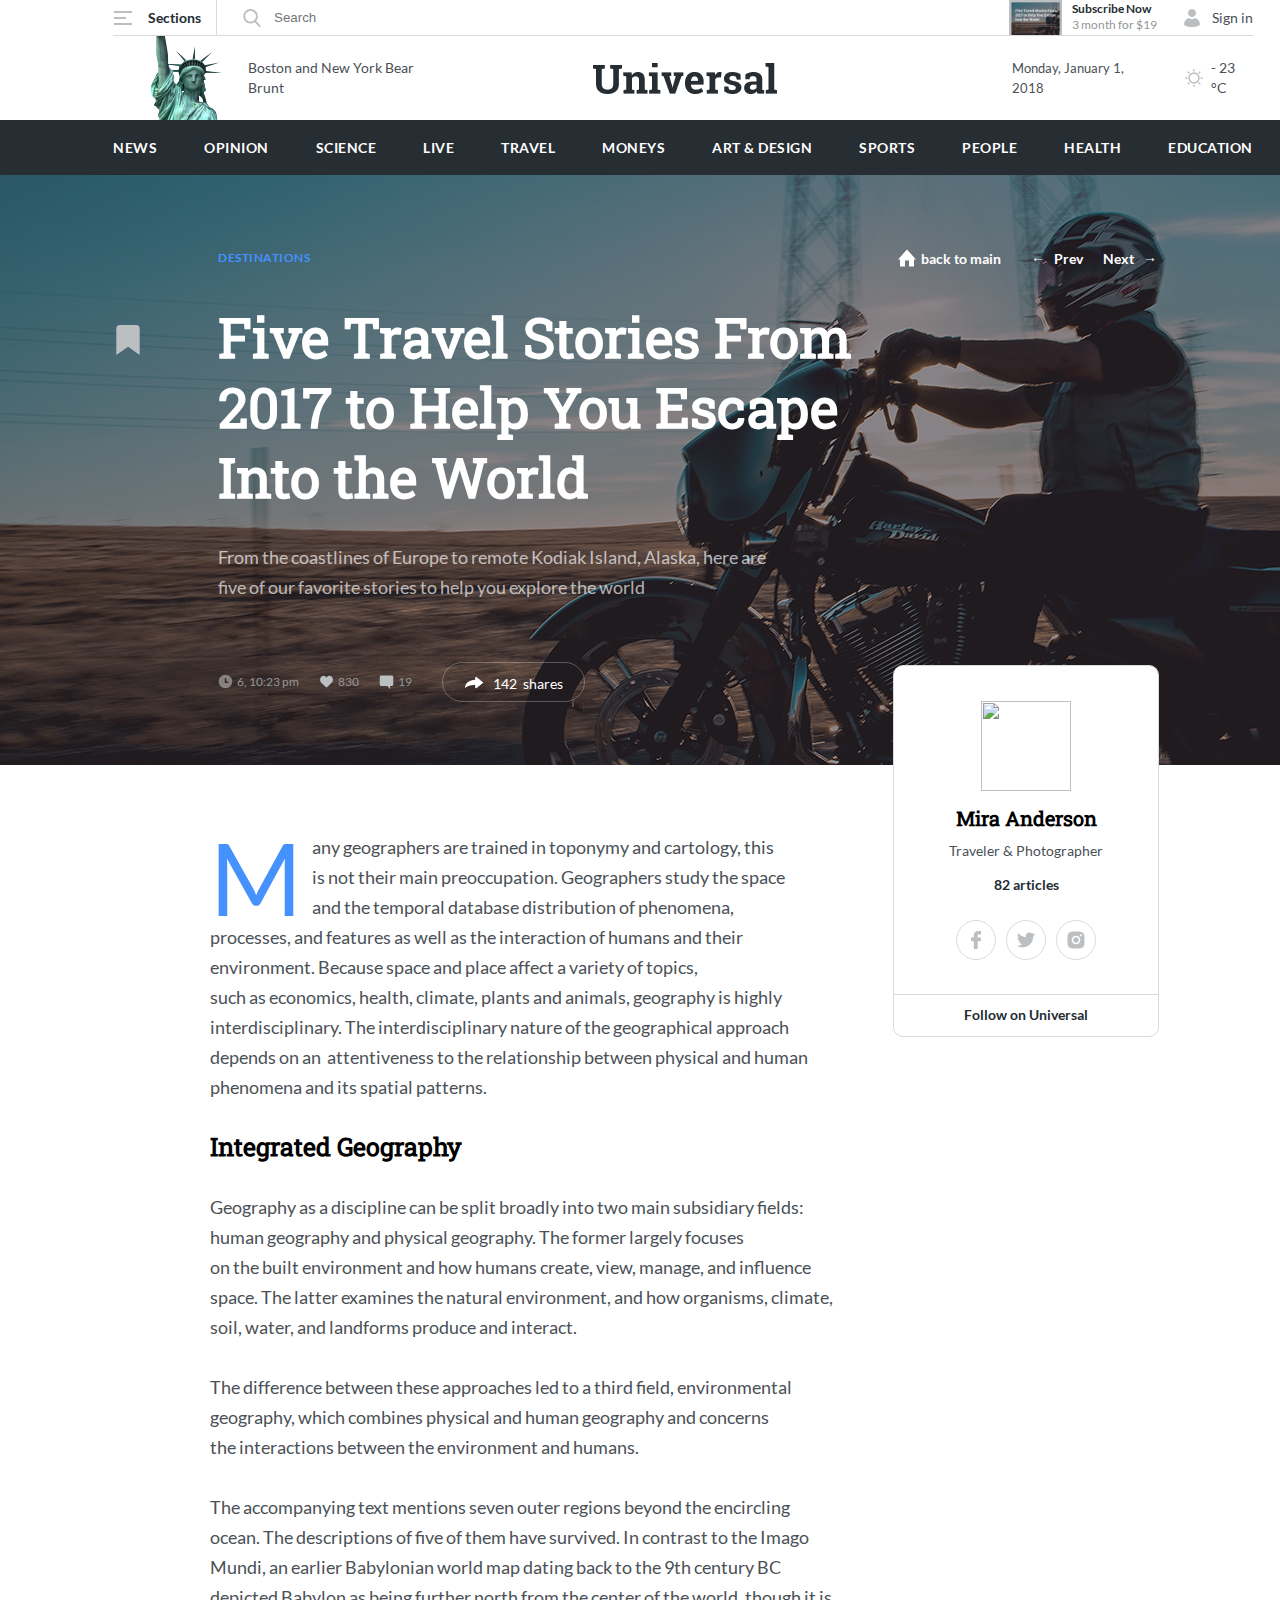
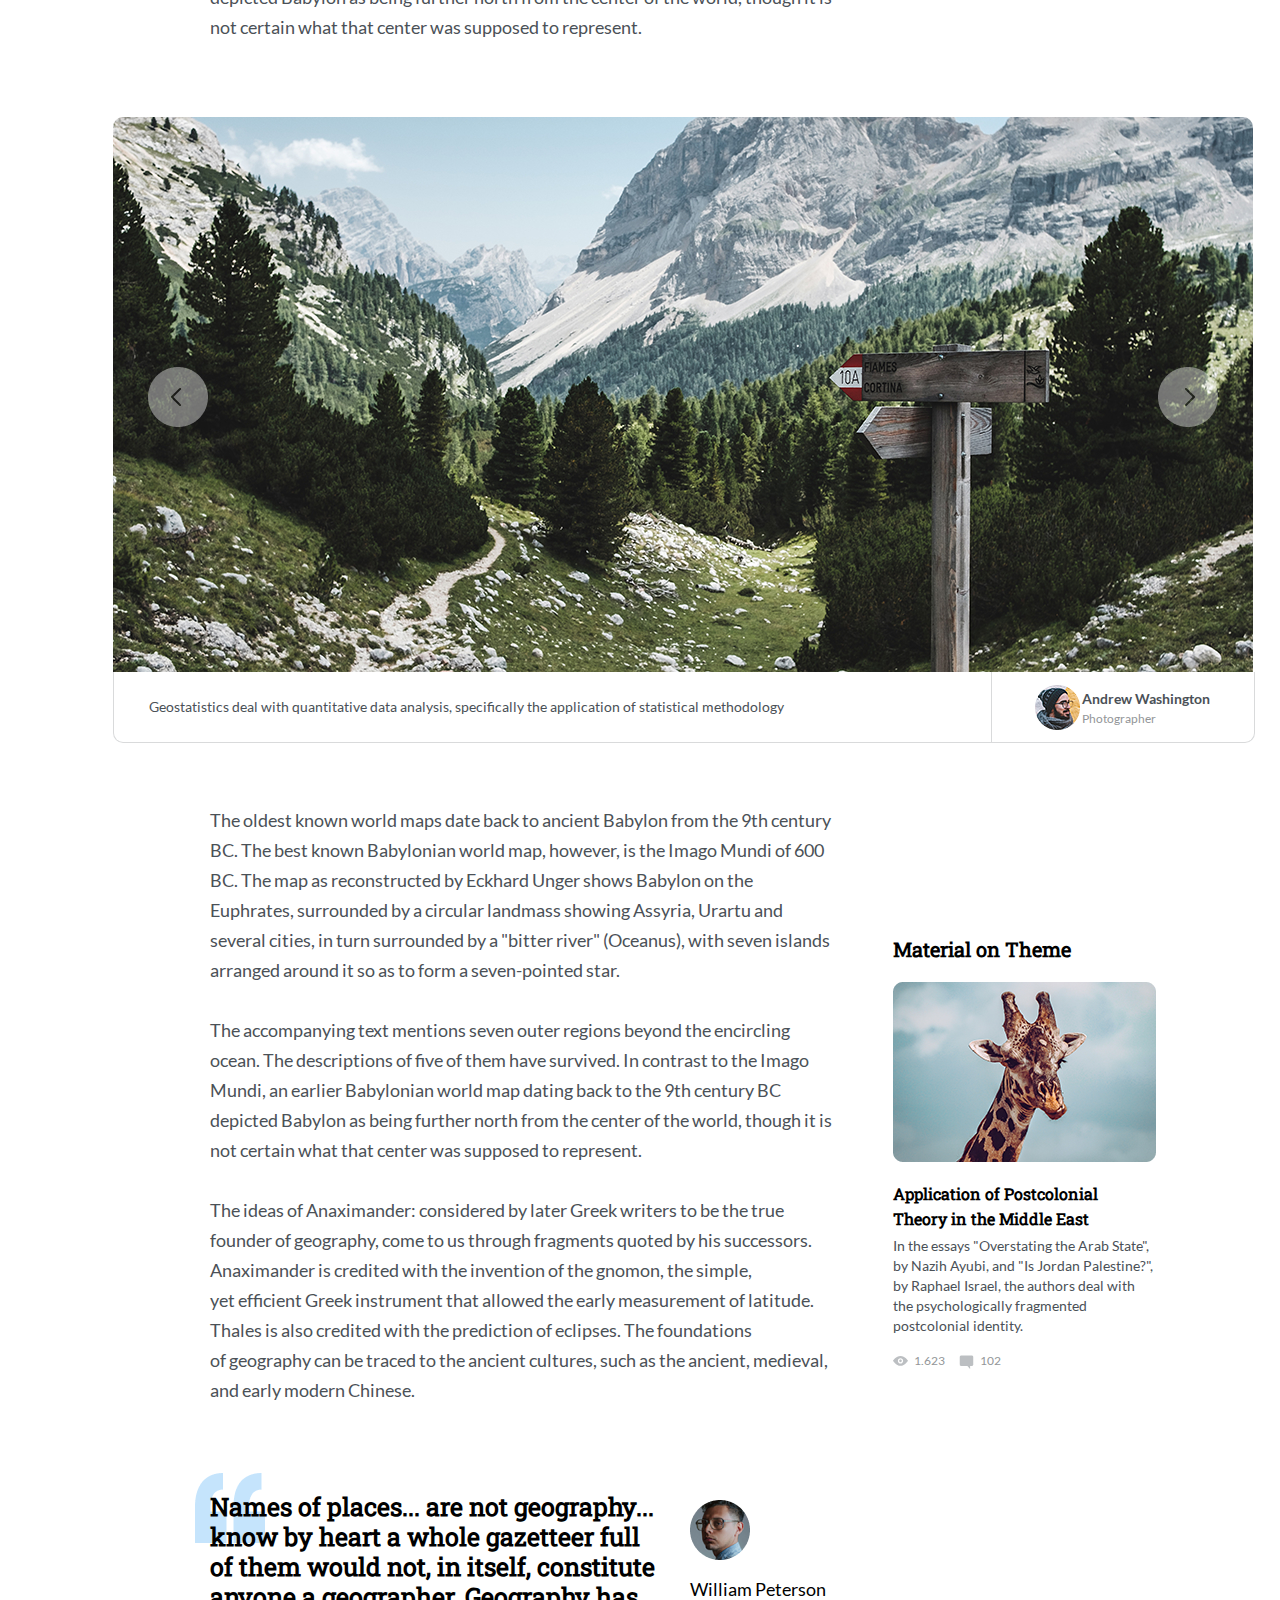
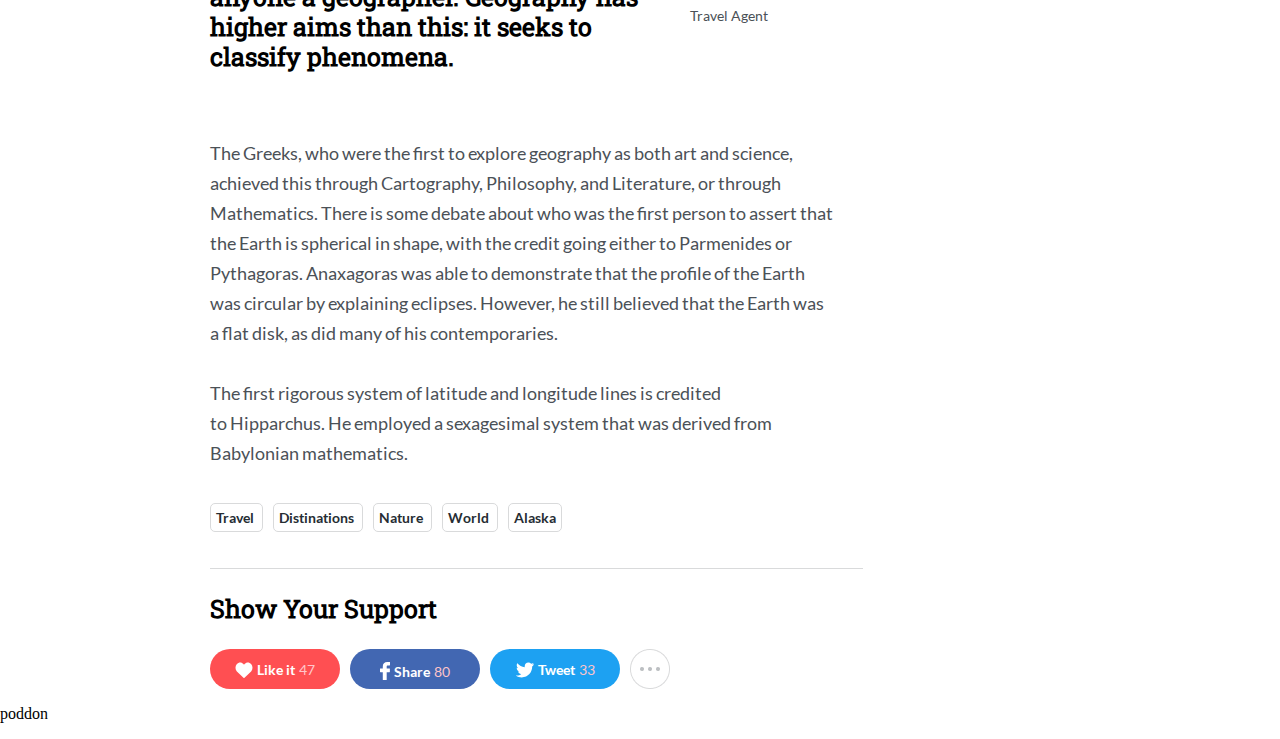
==== commit 56b4fa5a: "Сделал кнопки support network" ====
--- a/Page.html
+++ b/Page.html
@@ -254,6 +254,33 @@
             </div>
         </div>
     </div>
+    <div id="divShowSupport">
+        <h3 class="headline3">Show Your Support</h3>
+        <div id="showSupportCont">
+            <div class="networkSupport redSup">
+                <p>
+                    <img src="img/Heart.svg">
+                    <span class="mediumBold">Like it</span>
+                    <span class="medium">47</span>
+                <p>
+            </div>
+            <div class="networkSupport blueSup">
+                <p>
+                    <img src="img/Facebook.svg">
+                    <span class="mediumBold">Share</span>
+                    <span class="medium">80</span>
+                <p>
+            </div>
+            <div class="networkSupport greenSup">
+                <p>
+                    <img src="img/Twitter.svg">
+                    <span class="mediumBold">Tweet</span>
+                    <span class="medium">33</span>
+                <p>
+            </div>
+            <img src="img/threePoints.png">
+        </div>
+    </div>
     <p>
         poddon
     </p>
--- a/css/stylePage.css
+++ b/css/stylePage.css
@@ -339,7 +339,7 @@
     hashtags
 */
 #divHashTagsFlex{
-
+    margin-top: 40px;
 }
 #divHashTagsFlex .hashTag{
     display: inline;
@@ -348,5 +348,52 @@
     padding: 5px;
     margin-left: 10px;
 }
+#divHashTagsFlex .hashTag:first-child{
+    margin-left: 0px;
+}
 #divHashTagsFlex .hashTag p{
+}
+/*
+    SHOW SUPPORT
+*/
+#divShowSupport{
+    margin-left: 210px;
+}
+#showSupportCont{
+    display: flex;
+    align-items: center;
+    gap: 10px;
+    height: 40px;
+    margin-top: 25px;
+}
+.networkSupport{
+    /*display: inline;*/
+    width: 130px;
+    height: 40px;
+    border-radius: 20px;
+}
+.networkSupport p{
+    padding-top: 10px;
+    margin: 0px;
+    text-align: center;
+    
+}
+.networkSupport p img{
+    position: relative;
+    top: 3px;
+}
+.networkSupport p span{
+    color: white;
+}
+.networkSupport p span:last-child{
+    color: #FFC4C9
+}
+.redSup{
+    background-color:#FF4F52;
+}
+.blueSup{
+    background-color:#4267B2;
+}
+.greenSup{
+    background-color:#1DA1F2;
 }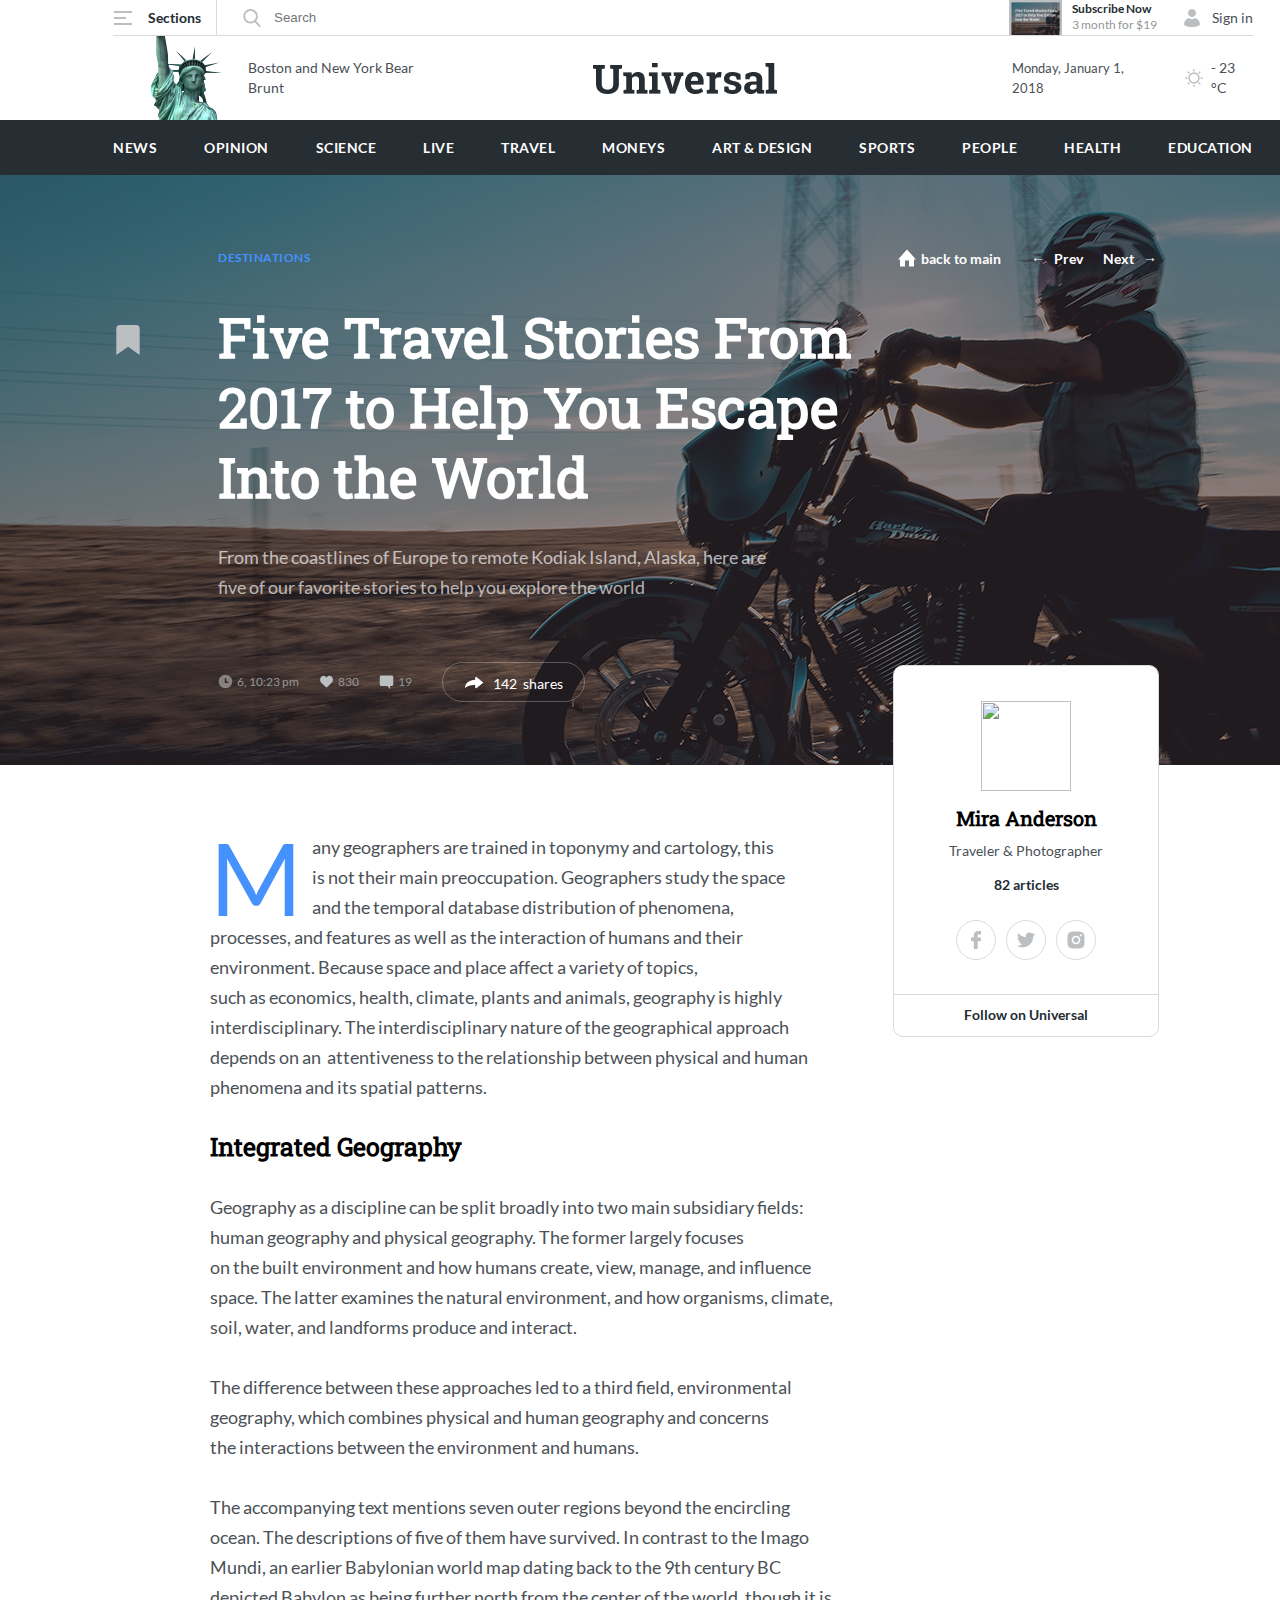
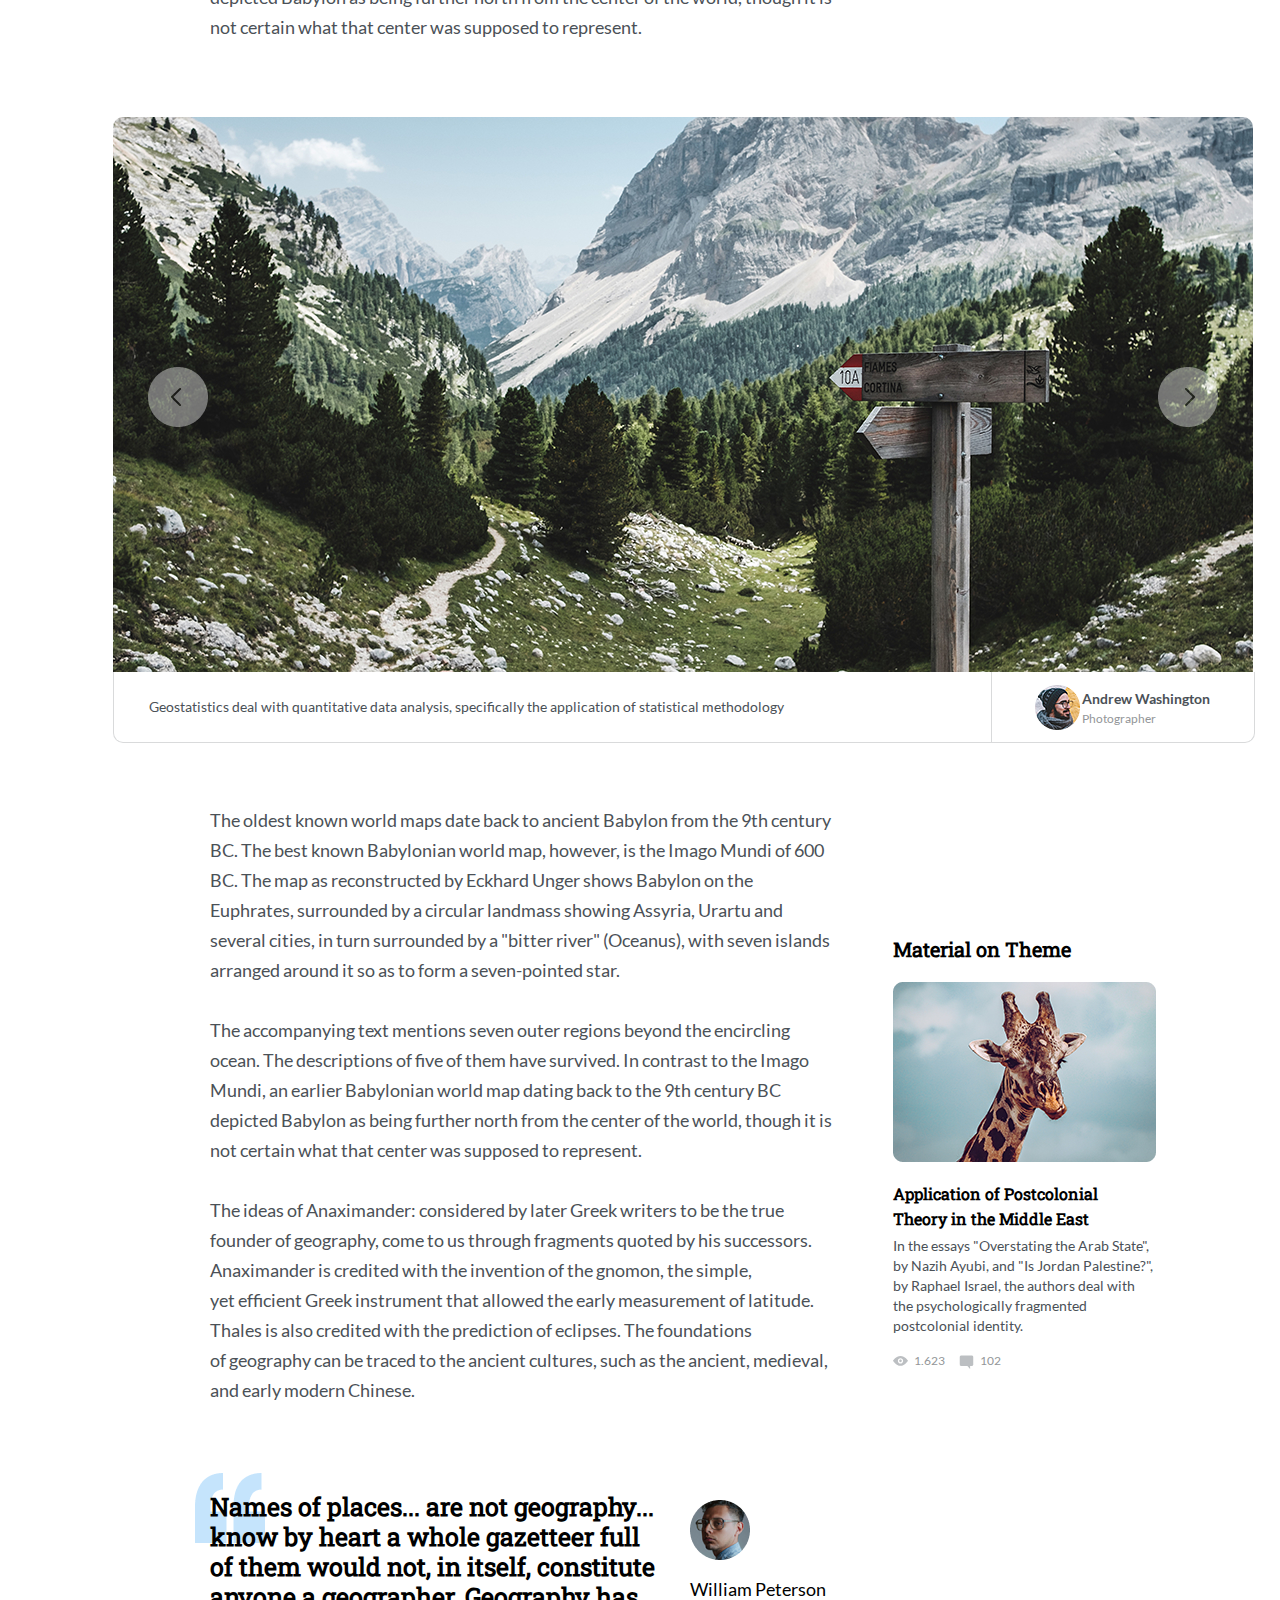
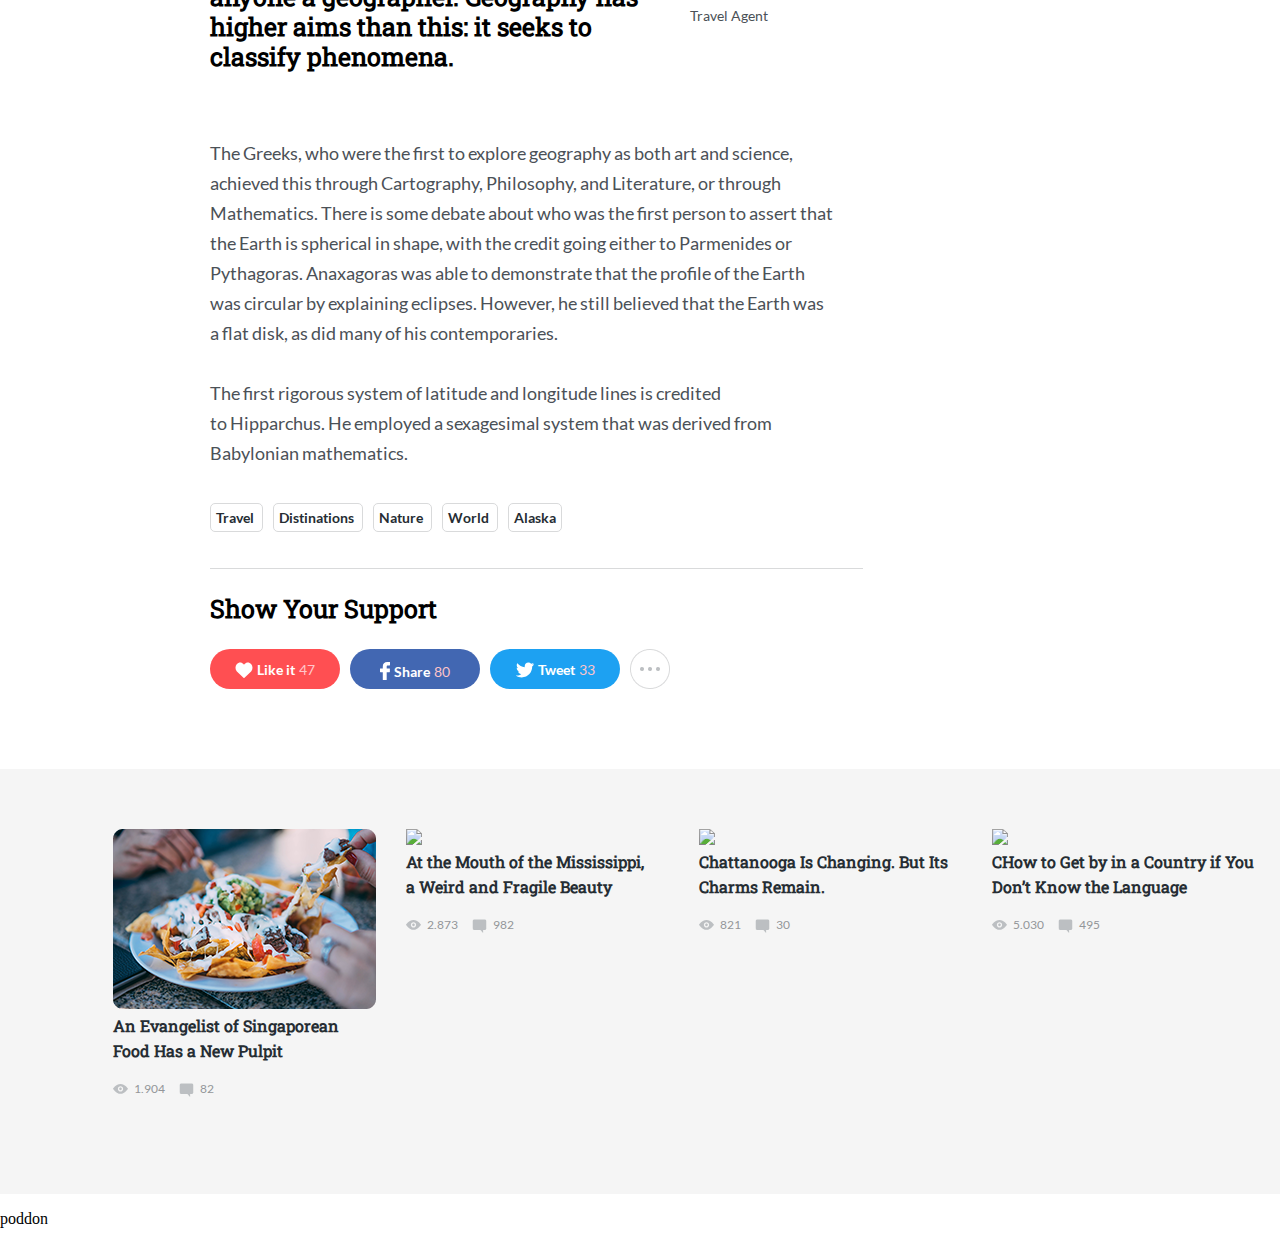
==== commit 677d002c: "Сделал блок перед комментариями" ====
--- a/Page.html
+++ b/Page.html
@@ -281,6 +281,55 @@
             <img src="img/threePoints.png">
         </div>
     </div>
+    <div id="divBeforeComments">
+        <div id="divBeforeCommentsCont">
+            <!--item1-->
+            <div class="itemBeforeComments">
+                <img src="img/ImageItem1.png">
+                <h5 class="headline5">An Evangelist of Singaporean Food Has a New Pulpit</h5>
+                <p>
+                    <img src="img/Eye.svg">
+                    <span class="small">&nbsp;1.904&nbsp;&nbsp;&nbsp;&nbsp;&nbsp;</span>
+                    <img src="img/CommentIcon3.png">
+                    <span class="small">&nbsp;82</span>
+                </p>
+            </div>
+            <!--item2-->
+            <div class="itemBeforeComments">
+                <img src="img/ImageItem2.png">
+                <h5 class="headline5">At the Mouth of the Mississippi, a Weird and Fragile Beauty</h5>
+                <p>
+                    <img src="img/Eye.svg">
+                    <span class="small">&nbsp;2.873&nbsp;&nbsp;&nbsp;&nbsp;&nbsp;</span>
+                    <img src="img/CommentIcon3.png">
+                    <span class="small">&nbsp;982</span>
+                </p>
+            </div>
+            <!--item3-->
+            <div class="itemBeforeComments">
+                <img src="img/ImageItem3.png">
+                <h5 class="headline5">Chattanooga Is Changing. But Its Charms Remain.</h5>
+                <p>
+                    <img src="img/Eye.svg">
+                    <span class="small">&nbsp;821&nbsp;&nbsp;&nbsp;&nbsp;&nbsp;</span>
+                    <img src="img/CommentIcon3.png">
+                    <span class="small">&nbsp;30</span>
+                </p>
+            </div>
+            <!--item4-->
+            <div class="itemBeforeComments">
+                <img src="img/ImageItem4.png">
+                <h5 class="headline5">CHow to Get by in a Country if You Don’t Know the Language</h5>
+                <p>
+                    <img src="img/Eye.svg">
+                    <span class="small">&nbsp;5.030&nbsp;&nbsp;&nbsp;&nbsp;&nbsp;</span>
+                    <img src="img/CommentIcon3.png">    
+                    <span class="small">&nbsp;495</span>
+                </p>
+            </div>
+        </div>
+
+    </div>
     <p>
         poddon
     </p>
--- a/css/stylePage.css
+++ b/css/stylePage.css
@@ -396,4 +396,35 @@
 }
 .greenSup{
     background-color:#1DA1F2;
-}+}
+/*
+    BEFORE COMMENTS
+*/
+#divBeforeComments{
+    width: 1366px;
+    height: 425px;
+    margin-top: 80px;
+    background-color: #F5F5F5;
+}
+#divBeforeComments #divBeforeCommentsCont{
+    display: flex;
+    gap: 30px;
+    padding-top: 60px;  
+    margin-left: 113px;
+}
+#divBeforeCommentsCont .itemBeforeComments{
+    width: 263px;
+
+}
+#divBeforeCommentsCont .itemBeforeComments h5{
+    margin-top: 15px;
+    margin-block: 0px;
+    color: #262D33;
+}
+#divBeforeCommentsCont .itemBeforeComments>p{
+    margin-top: 15px;
+}
+#divBeforeCommentsCont .itemBeforeComments>p>img{
+    position: relative;
+    top: 4px;
+}
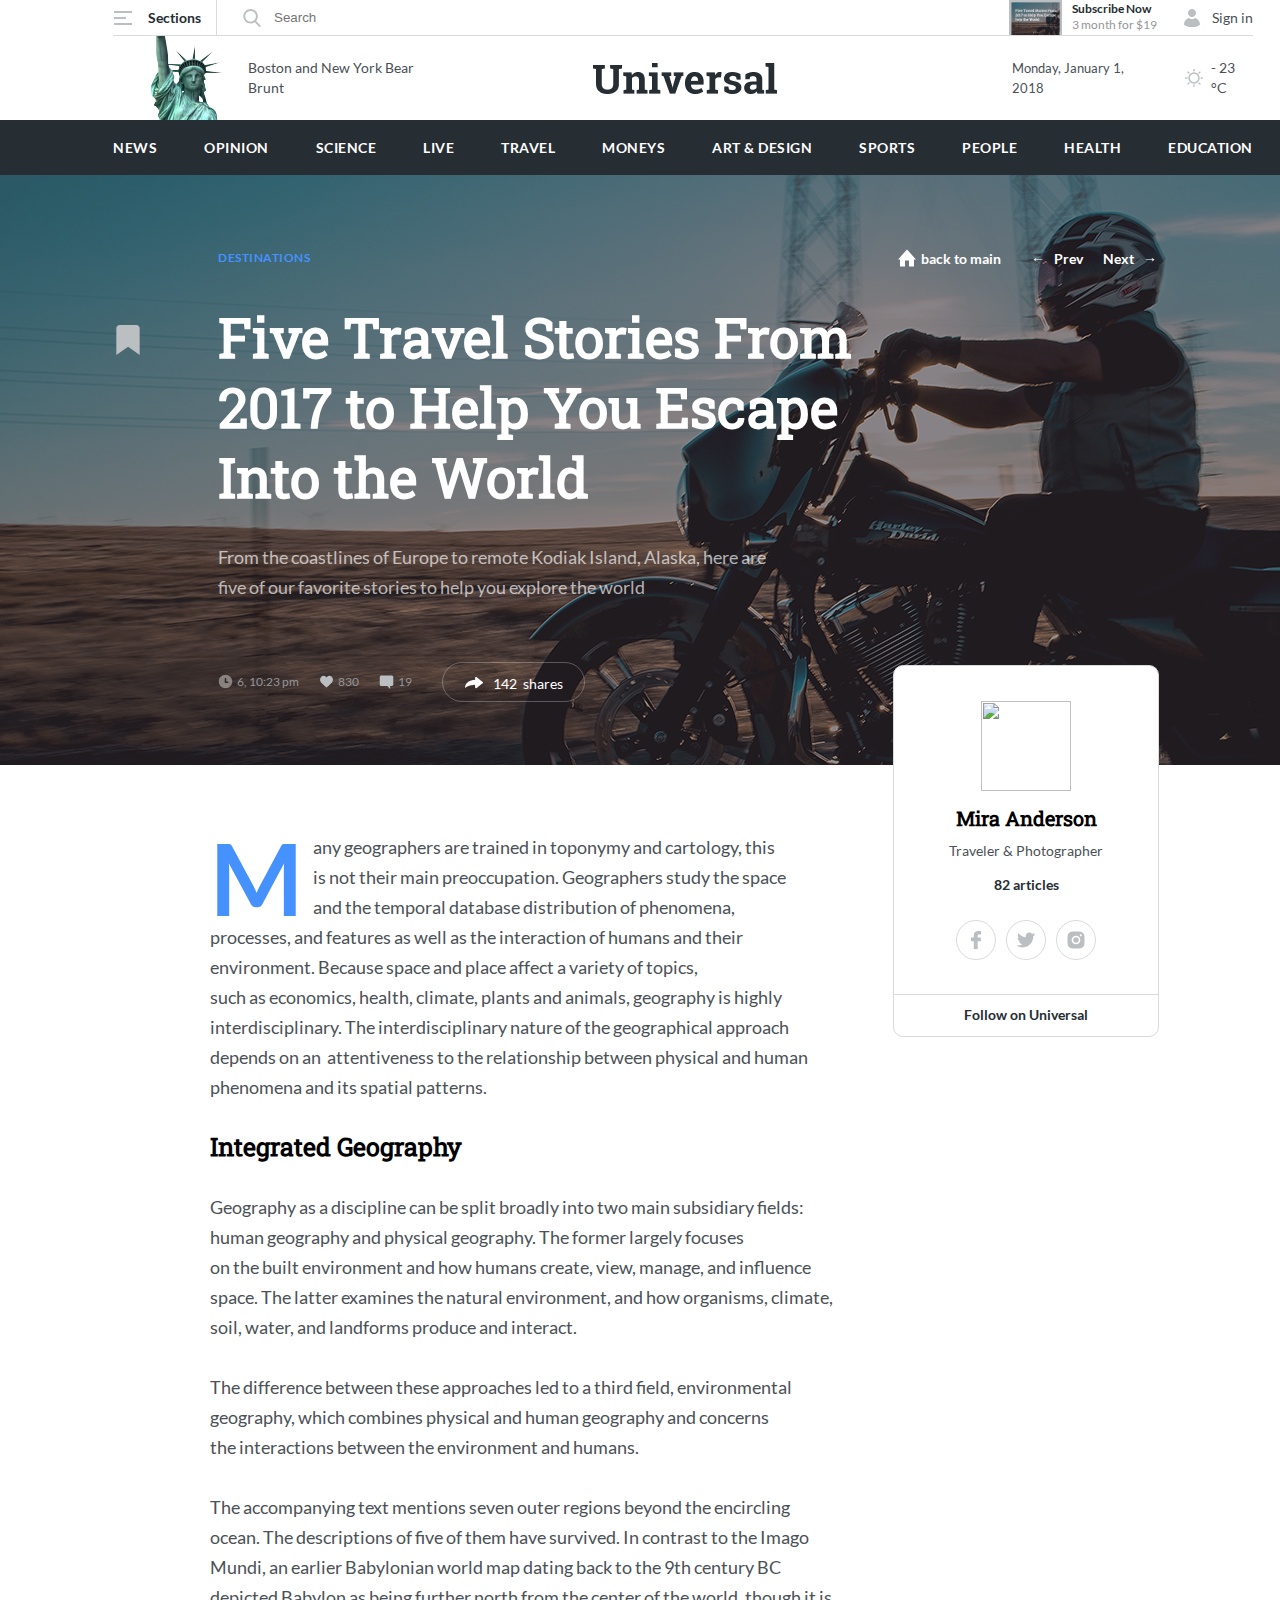
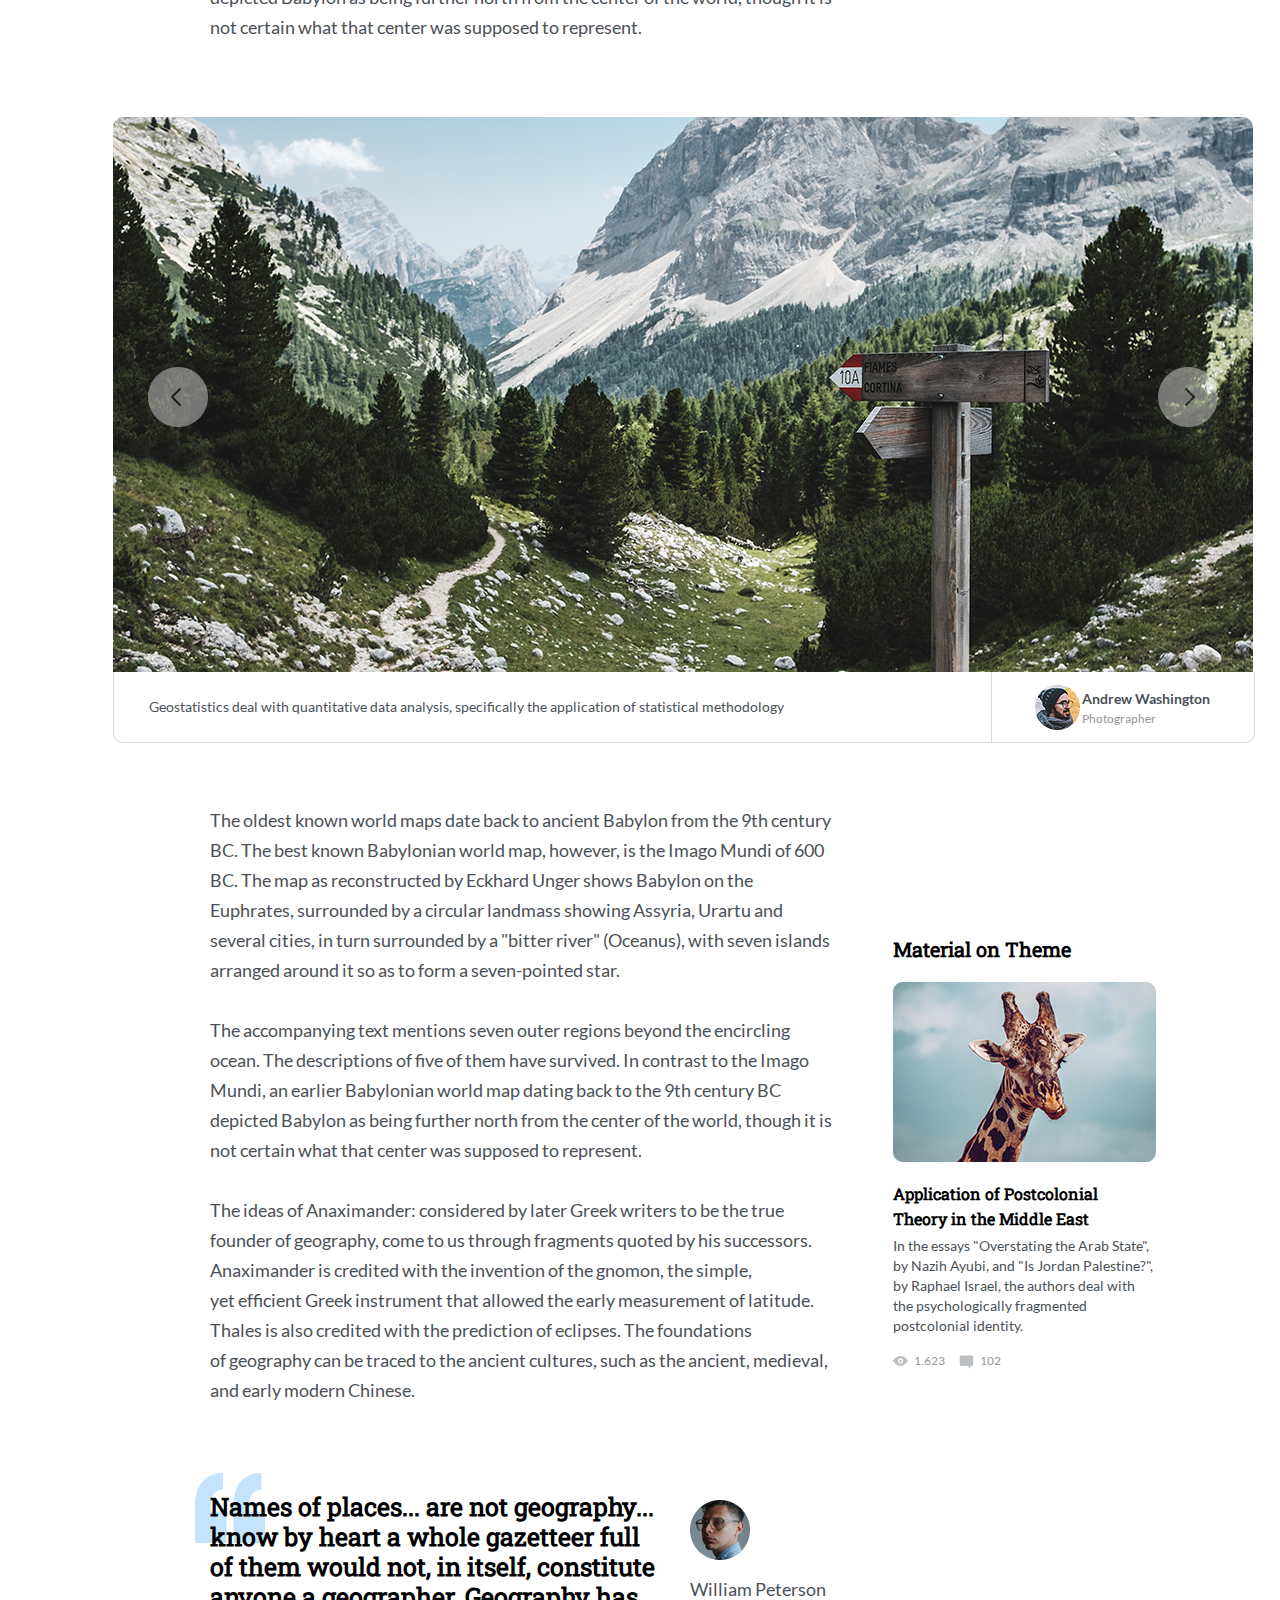
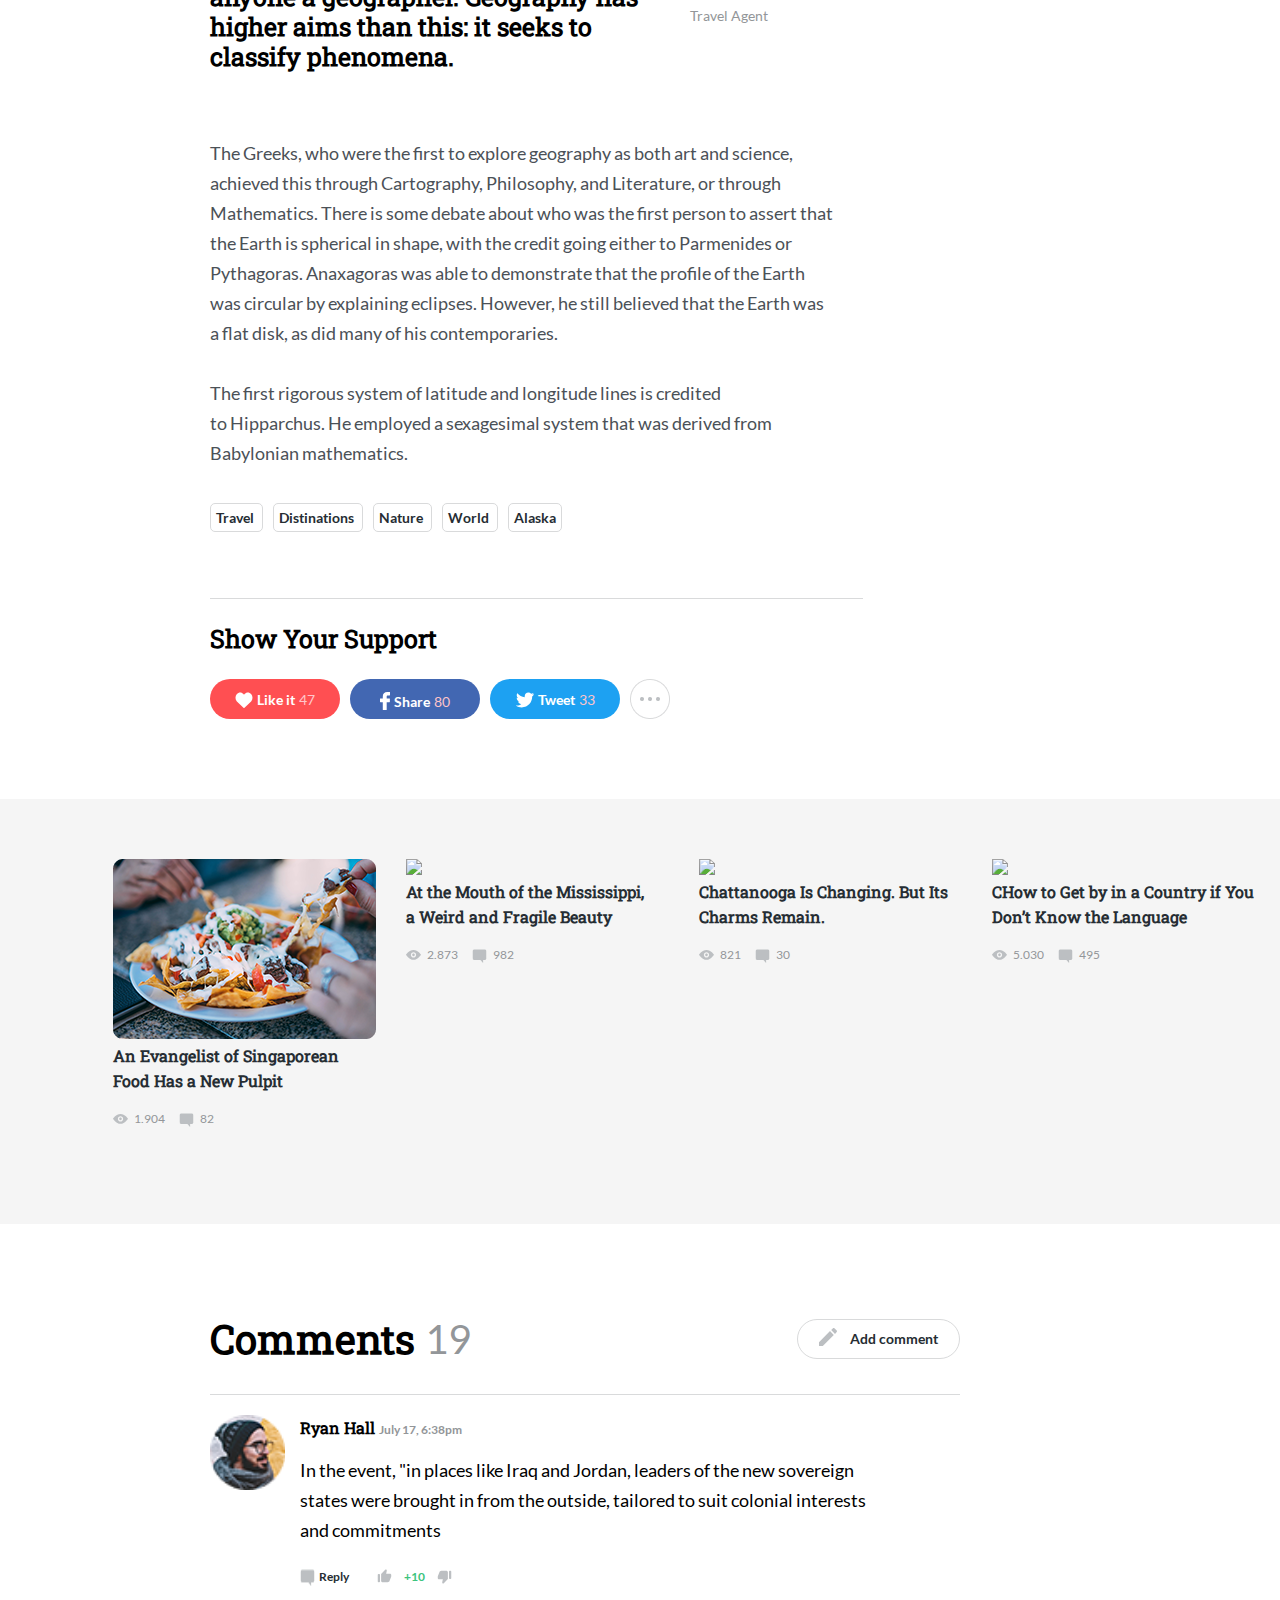
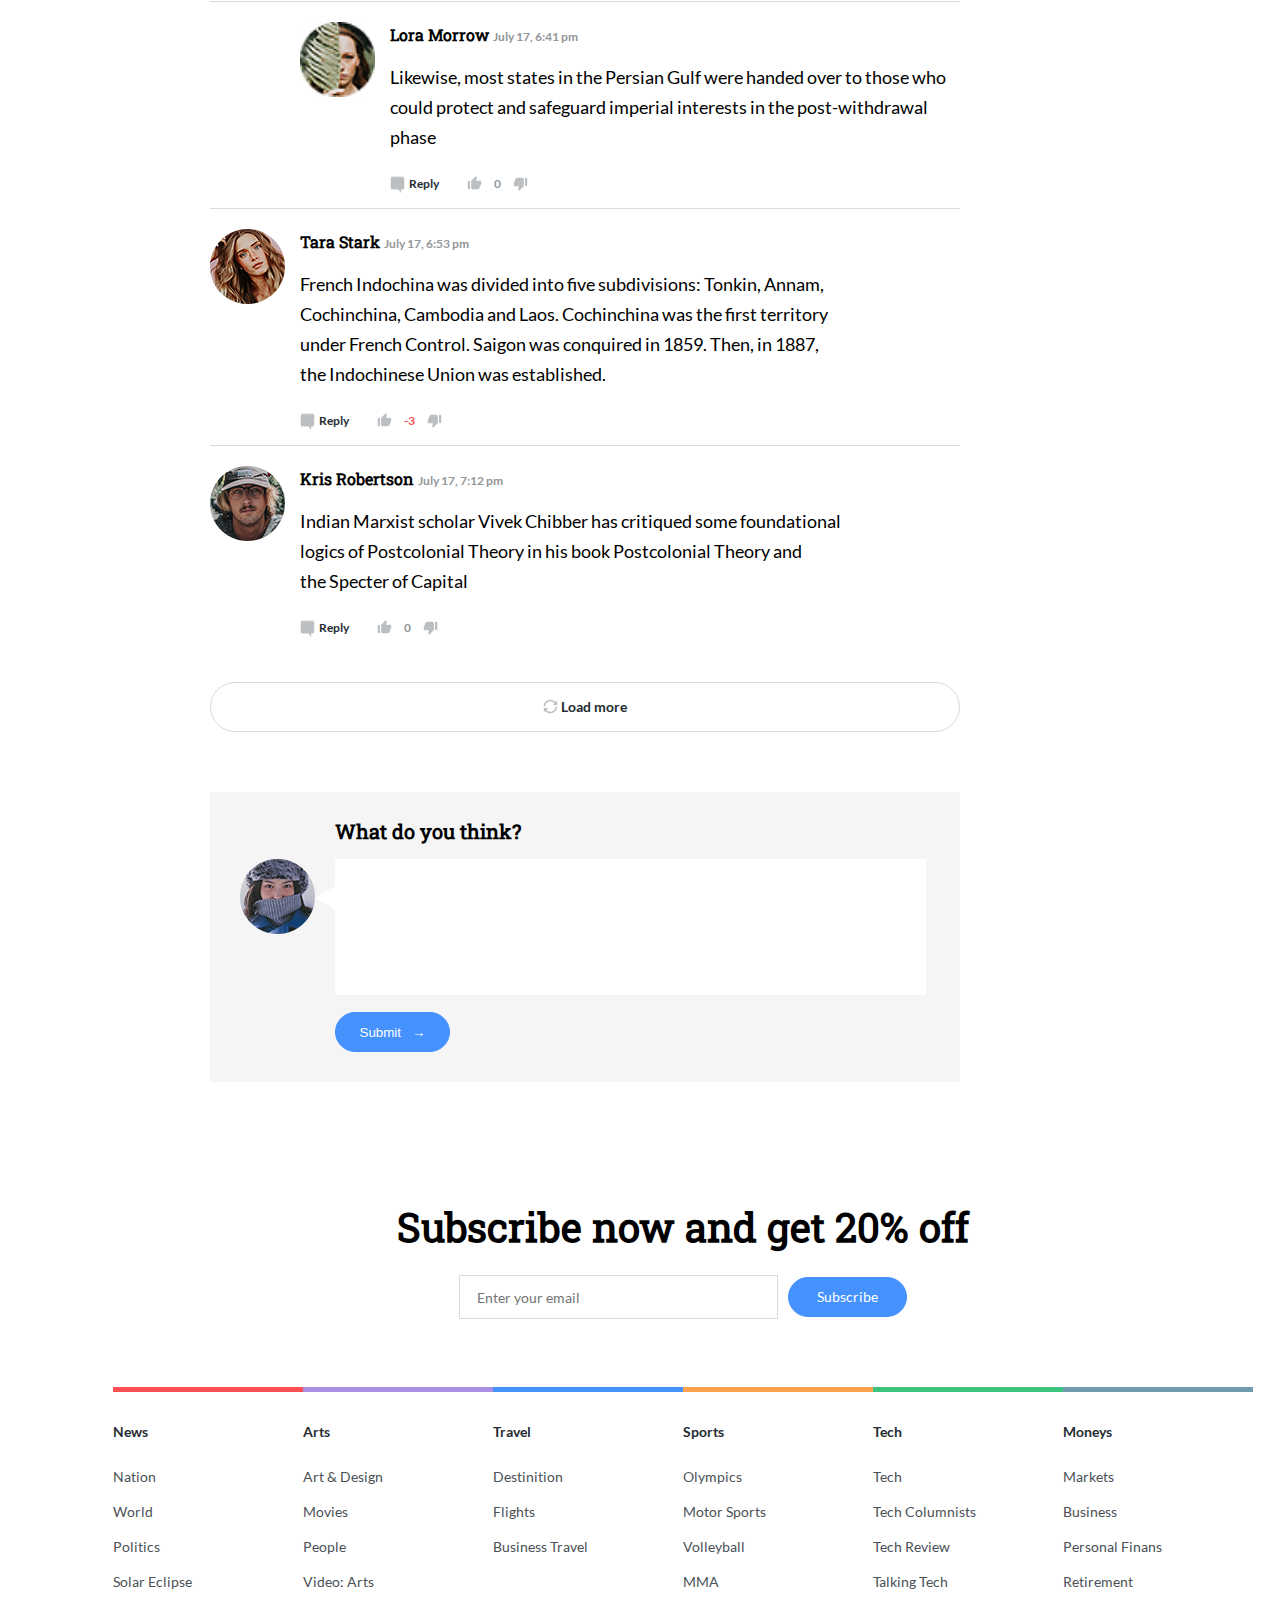
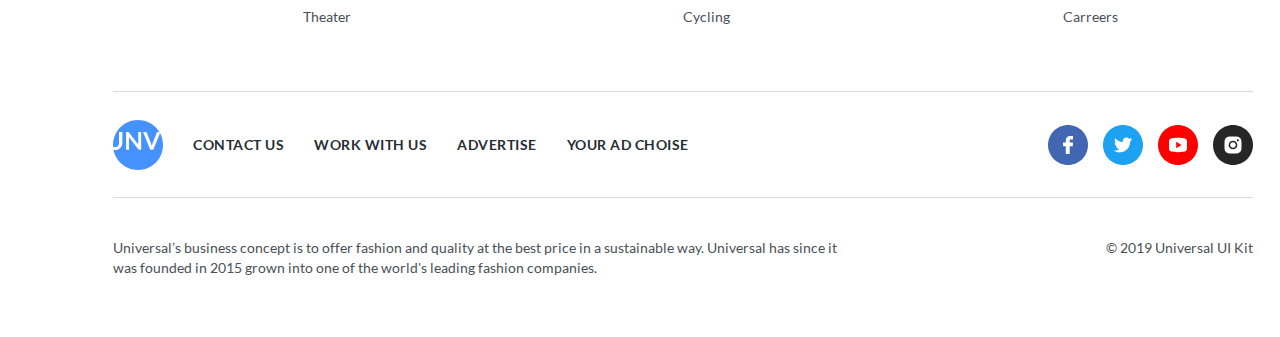
==== commit 5624951e: "Завершил" ====
--- a/Page.html
+++ b/Page.html
@@ -323,15 +323,250 @@
                 <p>
                     <img src="img/Eye.svg">
                     <span class="small">&nbsp;5.030&nbsp;&nbsp;&nbsp;&nbsp;&nbsp;</span>
-                    <img src="img/CommentIcon3.png">    
+                    <img src="img/CommentIcon3.png">
                     <span class="small">&nbsp;495</span>
                 </p>
             </div>
         </div>
-
-    </div>
-    <p>
+    </div>
+    <div id="divComments">
+        <div id="divCommentsHead">
+            <h2 class="headline2">
+                Comments
+                <span>19</span>
+            </h2>
+            <button>
+                <img src="img/Pencil.svg">
+                <span class="mediumBold">&nbsp;&nbsp;&nbsp;Add comment</span>
+            </button>
+        </div>
+        <!--comment 1-->
+        <div class="comment">
+            <img src="img/Avatar7.png">
+            <div>
+                <h5 class="headline5">
+                    Ryan Hall
+                    <span class="small">
+                        July 17, 6:38pm
+                    </span>
+                </h5>
+                <p class="large">
+                    In the event, "in places like Iraq and Jordan, leaders of the new sovereign states were brought in from the outside, tailored to suit colonial interests and commitments
+                </p>
+                <p>
+                    <img src="img/CommentIcon3.png">
+                    <span class="smallBold">Reply</span>
+                    &nbsp;&nbsp;&nbsp;&nbsp;&nbsp;
+                    <img src="img/Thumb1.svg">
+                    &nbsp;
+                    <span class="smallBold greenReit">+10</span>
+                    &nbsp;
+                    <img src="img/Thumb2.svg">
+                </p>
+            </div>
+        </div>
+        <!--comment 2-->
+        <div class="comment rightComm">
+            <img src="img/Avatar5.jpg">
+            <div>
+                <h5 class="headline5">
+                    Lora Morrow
+                    <span class="small">
+                        July 17, 6:41 pm
+                    </span>
+                </h5>
+                <p class="large">
+                    Likewise, most states in the Persian Gulf were handed over to those who could protect and safeguard imperial interests in the post-withdrawal phase
+                </p>
+                <p>
+                    <img src="img/CommentIcon3.png">
+                    <span class="smallBold">Reply</span>
+                    &nbsp;&nbsp;&nbsp;&nbsp;&nbsp;
+                    <img src="img/Thumb1.svg">
+                    &nbsp;
+                    <span class="smallBold grayReit">0</span>
+                    &nbsp;
+                    <img src="img/Thumb2.svg">
+                </p>
+            </div>
+        </div>
+        <!--comment 3-->
+        <div class="comment">
+            <img src="img/Avatar9.png">
+            <div>
+                <h5 class="headline5">
+                    Tara Stark
+                    <span class="small">
+                        July 17, 6:53 pm
+                    </span>
+                </h5>
+                <p class="large">
+                    French Indochina was divided into five subdivisions: Tonkin, Annam, Cochinchina, Cambodia and Laos. Cochinchina was the first territory under French Control. Saigon was conquired in 1859. Then, in 1887, the Indochinese Union was established.
+                </p>
+                <p>
+                    <img src="img/CommentIcon3.png">
+                    <span class="smallBold">Reply</span>
+                    &nbsp;&nbsp;&nbsp;&nbsp;&nbsp;
+                    <img src="img/Thumb1.svg">
+                    &nbsp;
+                    <span class="smallBold redReit">-3</span>
+                    &nbsp;
+                    <img src="img/Thumb2.svg">
+                </p>
+            </div>
+        </div>
+        <!--comment 4-->
+        <div class="comment">
+            <img src="img/Avatar10.png">
+            <div>
+                <h5 class="headline5">
+                    Kris Robertson
+                    <span class="small">
+                        July 17, 7:12 pm
+                    </span>
+                </h5>
+                <p class="large">
+                    Indian Marxist scholar Vivek Chibber has critiqued some foundational logics of Postcolonial Theory in his book Postcolonial Theory and the Specter of Capital
+                </p>
+                <p>
+                    <img src="img/CommentIcon3.png">
+                    <span class="smallBold">Reply</span>
+                    &nbsp;&nbsp;&nbsp;&nbsp;&nbsp;
+                    <img src="img/Thumb1.svg">
+                    &nbsp;
+                    <span class="smallBold grayReit">0</span>
+                    &nbsp;
+                    <img src="img/Thumb2.svg">
+                </p>
+            </div>
+        </div>
+        <button class="mediumBold">
+            <img src="img/Loading.svg">
+            Load more
+        </button>
+        <!--  <div id="divYouThink">
+              <div id="thinkColumn1">
+                  <img src="img/Avatar4.jpg">
+              </div>
+              <div id="thinkColumn2">
+                  <h4 class="headline4">What do you think?</h4>
+                  <textarea></textarea>
+              </div>
+          </div>-->
+    </div>
+    <div id="divYouThink">
+        <div id="thinkColumn1">
+            <img src="img/Avatar11.png">
+        </div>
+        <div id="thinkColumn2">
+            <h4 class="headline4">What do you think?</h4>
+            <textarea></textarea>
+            <div class="triangle-left2 posTriangle"></div>
+            <button>Submit &nbsp; &#8594;</button>
+        </div>
+    </div>
+    <footer>
+        <h2 class="headline2">
+            Subscribe now and get 20% off
+        </h2>
+        <div id="divEnterEmail">
+            <form>
+                <input class="medium" type="text" placeholder="Enter your email">
+            </form>
+            <button class="medium" id="buttonSubscribe">Subscribe</button>
+        </div>
+        <div id="divFootMenu">
+            <!-- divLinksItem 1-->
+            <div class="divLinksItem">
+                <h4 class="mediumBold">News</h4>
+                <ul>
+                    <li>Nation</li>
+                    <li>World</li>
+                    <li>Politics</li>
+                    <li>Solar Eclipse</li>
+                </ul>
+            </div>
+            <!-- divLinksItem 2-->
+            <div class="divLinksItem">
+                <h4 class="mediumBold">Arts</h4>
+                <ul>
+                    <li>Art &amp; Design</li>
+                    <li>Movies</li>
+                    <li>People</li>
+                    <li>Video: Arts</li>
+                    <li>Theater</li>
+                </ul>
+            </div>
+            <!-- divLinksItem 3-->
+            <div class="divLinksItem">
+                <h4 class="mediumBold">Travel</h4>
+                <ul>
+                    <li>Destinition</li>
+                    <li>Flights</li>
+                    <li>Business Travel</li>
+                </ul>
+            </div>
+            <!-- divLinksItem 4-->
+            <div class="divLinksItem">
+                <h4 class="mediumBold">Sports</h4>
+                <ul>
+                    <li>Olympics</li>
+                    <li>Motor Sports</li>
+                    <li>Volleyball</li>
+                    <li>MMA</li>
+                    <li>Cycling</li>
+                </ul>
+            </div>
+            <!-- divLinksItem 5-->
+            <div class="divLinksItem">
+                <h4 class="mediumBold">Tech</h4>
+                <ul>
+                    <li>Tech</li>
+                    <li>Tech Columnists</li>
+                    <li>Tech Review</li>
+                    <li>Talking Tech</li>
+                </ul>
+            </div>
+            <!-- divLinksItem 6-->
+            <div class="divLinksItem">
+                <h4 class="mediumBold">Moneys</h4>
+                <ul>
+                    <li>Markets</li>
+                    <li>Business</li>
+                    <li>Personal Finans</li>
+                    <li>Retirement</li>
+                    <li>Carreers</li>
+                </ul>
+            </div>
+
+        </div>
+        <div id="divContactUs">
+            <div>
+                <img src="img/Symbol.svg">
+                <h4 class="headline6UP"> Contact us</h4>
+                <h4 class="headline6UP"> Work with Us</h4>
+                <h4 class="headline6UP"> Advertise</h4>
+                <h4 class="headline6UP"> Your Ad Choise</h4>
+            </div>
+            <div>
+                <img src="img/iconNetwork1.svg">
+                <img src="img/iconNetwork2.svg">
+                <img src="img/iconNetwork3.svg">
+                <img src="img/iconNetwork4.svg">
+            </div>
+        </div>
+        <div id="divLastBlock">
+            <p class="medium">
+                Universal’s business concept is to offer fashion and quality at the best price in a sustainable way.
+                Universal has since it was founded in 2015 grown into one of the world's leading fashion companies.
+            </p>
+            <p class="medium">
+                &copy; 2019 Universal UI Kit
+            </p>
+        </div>
+    </footer>
+    <!--<p>
         poddon
-    </p>
+    </p>-->
 </body>
 </html>--- a/css/figure.css
+++ b/css/figure.css
@@ -4,4 +4,11 @@
 	border-top: 12px solid transparent;
 	border-right: 20px solid #F5F5F5;/*red*/;
 	border-bottom: 12px solid transparent;
+}
+.triangle-left2 {
+	width: 0;
+	height: 0;
+	border-top: 12px solid transparent;
+	border-right: 20px solid white;/*red*/;
+	border-bottom: 12px solid transparent;
 }--- a/css/stylePage.css
+++ b/css/stylePage.css
@@ -119,6 +119,7 @@
     font-size: 100px;
     line-height: 75px;
     text-align: center;
+    font-weight: 900;
     color: #4592FF ;
 }
 #textParagraph1 #firstParagraph p{
@@ -314,9 +315,11 @@
 #bigQuote div:last-child p:nth-child(2){
     margin-top: 10px;
     margin-bottom: 0px;
+    color: #4B5157;
 }
 #bigQuote div:last-child p:last-child{
     margin-top: 2px;
+    color: #939699;
 }
 /*
     TEXT PARAGRAPH 3
@@ -324,7 +327,7 @@
 #divTextParagraph3{
     width: 653px;
     padding-top: 40px;
-    padding-bottom: 40px;
+    padding-bottom: 70px;
     margin-left: 210px;
     margin-right: 210px;
     border-bottom: 1px solid #D9DADB;
@@ -428,3 +431,151 @@
     position: relative;
     top: 4px;
 }
+/*
+
+    COMMENTS COMMENTS
+*/
+#divComments{
+    width: 750px;
+    padding-top: 90px;
+    margin-left: 210px;
+}
+#divComments #divCommentsHead{
+    display: flex;
+    align-items: center;
+    justify-content: space-between;
+}
+#divComments #divCommentsHead h2{
+    margin-top: 0px;
+    margin-bottom: 0px;
+
+}
+#divComments #divCommentsHead h2 span{
+    font-family: Lato;
+    font-size: 40px;
+    font-weight: 400;
+    line-height: 50px;
+    text-align: left;
+    color: #939699;
+}
+#divComments #divCommentsHead button{
+    width: 163px;
+    height: 40px;
+    border: 1px solid #D9DADB;
+    border-radius: 20px;
+    background-color: white;
+}
+#divComments #divCommentsHead button span{
+    position: relative;
+    top: -2px;
+}
+#divComments .comment:nth-child(2){
+    margin-top: 30px;
+}
+.rightComm{
+    padding-left: 90px;
+}
+#divComments .comment{
+    display: flex;
+    align-items: flex-start;
+    gap: 15px;
+    padding-top: 20px;
+    border-top: 1px solid #D9DADB;
+}
+#divComments .comment img{
+    width: 75px;
+    height: 75px;
+}
+#divComments .comment div h5{
+    margin: 0px 0px;
+    color: black;
+}
+#divComments .comment div p{
+    width: 570px;
+    margin-top: 15px;
+}
+#divComments .comment div p:last-child img{
+    width: 15px;
+    height: 18px;
+}
+#divComments .comment div p:last-child{
+
+}
+#divComments .comment div p:last-child span:nth-child(2){
+    font-weight:900;
+}
+#divComments .comment div p:last-child img{
+    position: relative;
+    top: 5px;
+}
+#divComments .comment div p:last-child .greenReit{
+    color: #3DC47E
+}
+#divComments .comment div p:last-child .grayReit{
+    color: #939699;
+}
+#divComments .comment div p:last-child .redReit{
+    color: #FF4F52;
+}
+#divComments>button{
+    width: 750px;
+    height: 50px;
+    margin-top: 30px;
+    background-color: white;
+    border: 1px solid #D9DADB;
+    border-radius: 25px;
+    text-align: center;
+}
+#divComments>button img{
+    position: relative;
+    top: 2px;
+}
+
+/* comment think you*/
+#divYouThink{
+    display: flex;
+    /*align-items: center;*/
+    gap: 10px;
+    width: 750px;
+    height: 290px;
+    margin-top: 60px;
+    margin-left: 210px;
+    margin-bottom: 60px;
+    background-color: #F5F5F5;
+}
+#divYouThink #thinkColumn1{
+    margin-left: 30px;
+}
+#divYouThink #thinkColumn1 img{
+    position: relative;
+    width: 75px;
+    height: 75px;
+    top: 67px;
+}
+#divYouThink #thinkColumn2{
+    margin-left: 10px;
+}
+#divYouThink #thinkColumn2 h4{
+    margin-bottom: 15px;
+}
+#divYouThink #thinkColumn2 textarea{
+    width: 585px;
+    height: 130px;
+    /*margin-left: 10px;*/
+    resize: none;
+
+    border: 1px solid white;
+}
+#divYouThink #thinkColumn2 button{
+    width: 115px;
+    height: 40px;
+    margin-top: -15px;
+    background-color: #4592FF;
+    border: 1px solid #4592FF;
+    border-radius: 20px;
+    color: white;
+}
+#divYouThink #thinkColumn2 .posTriangle{
+    position: relative;
+    top: -113px;
+}